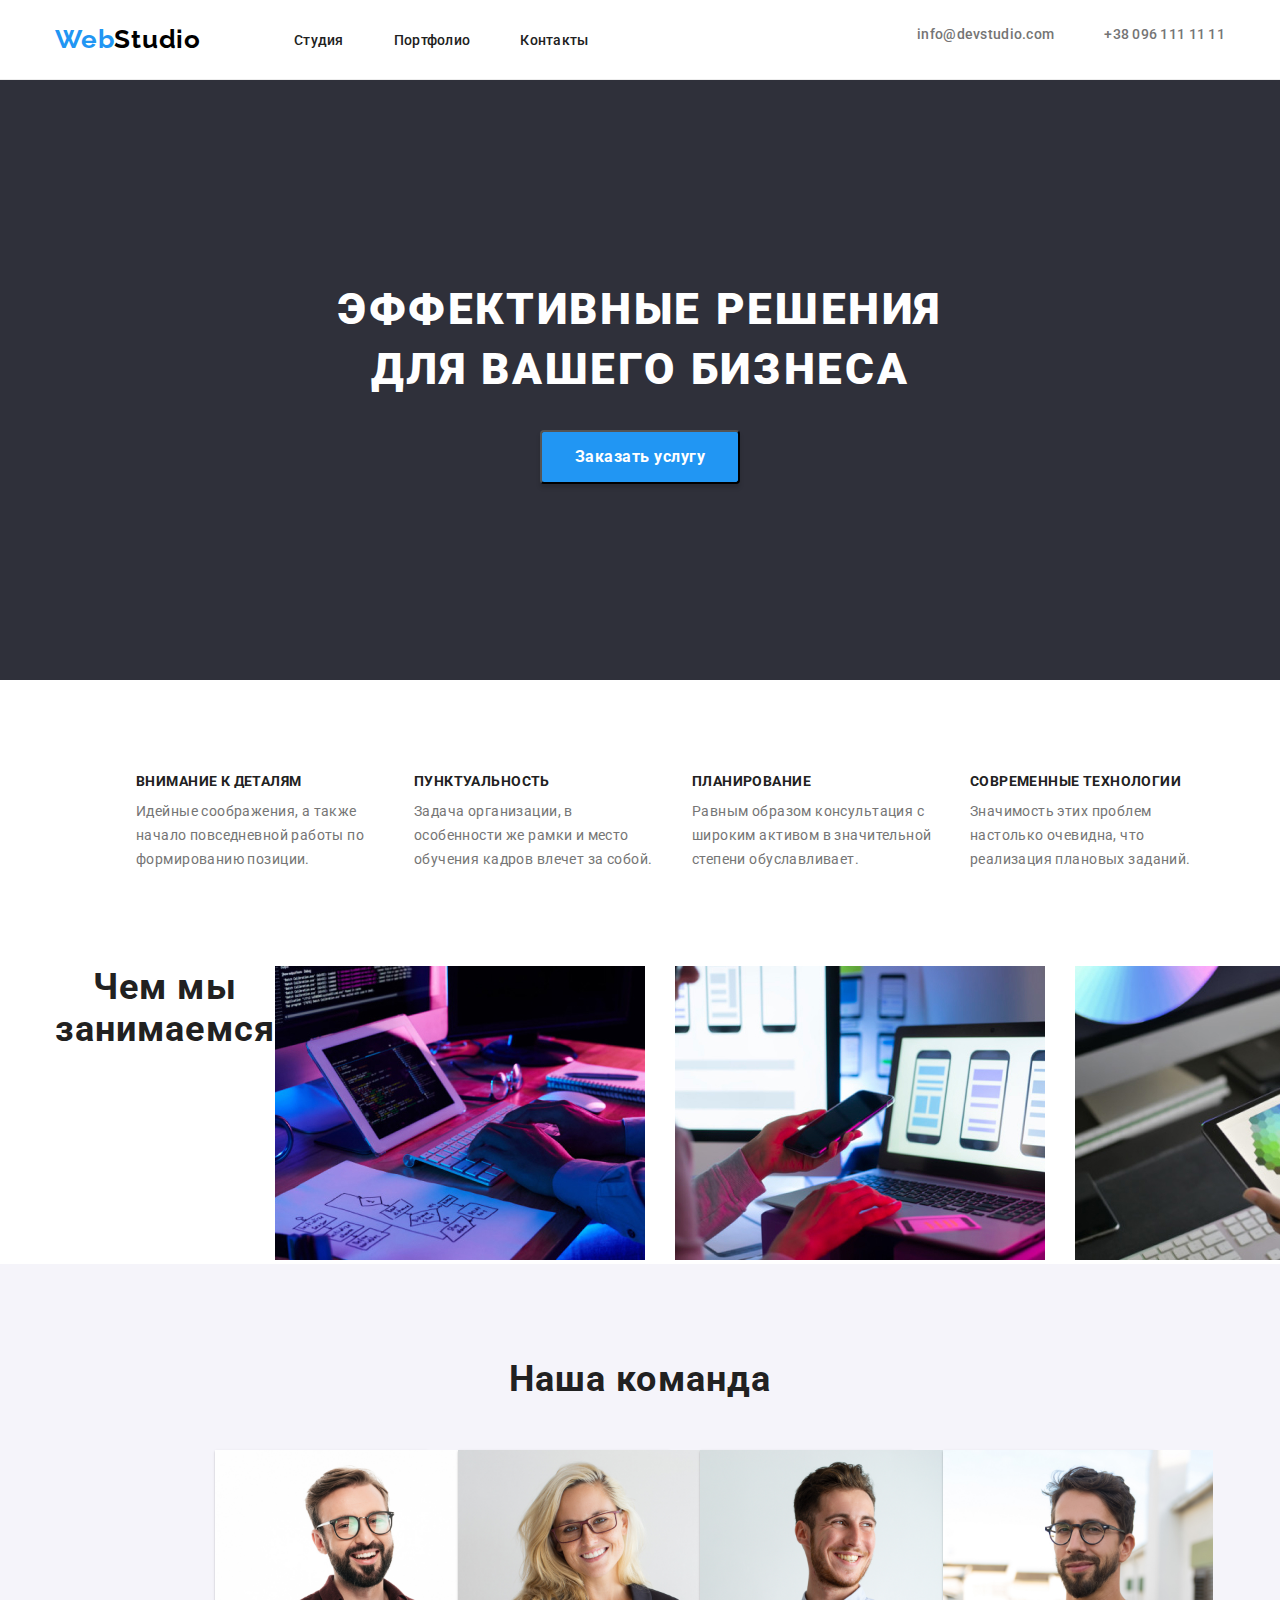
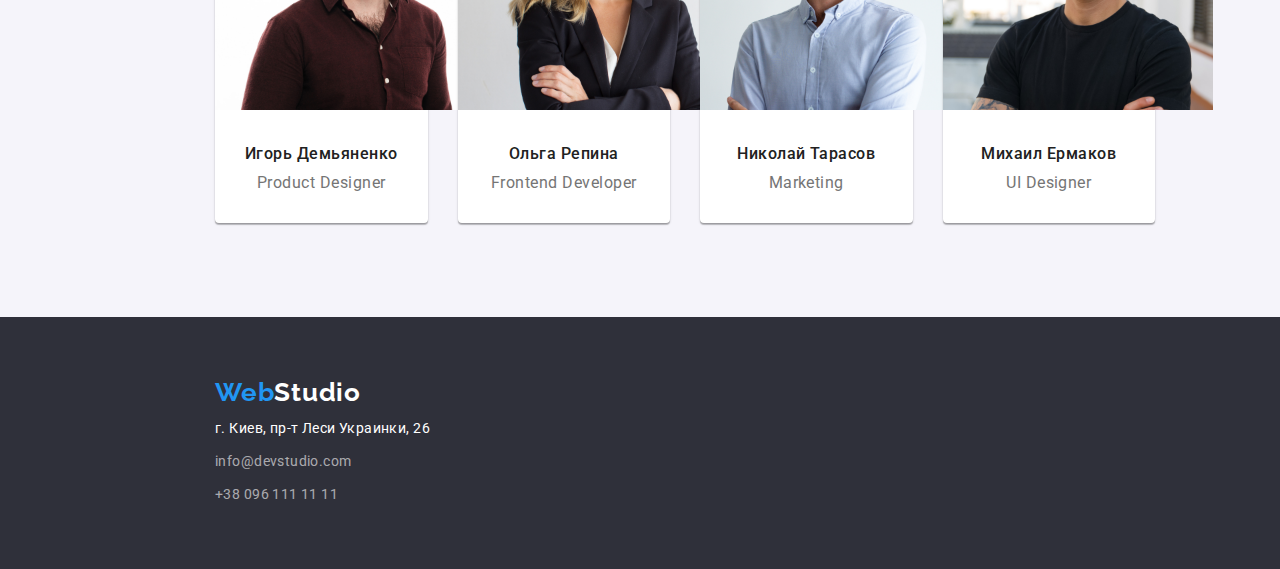
==== index.html @ 46d1dff2 "14/08" ====
<!DOCTYPE html>
<html lang="en">
<head>
    <meta charset="UTF-8">
    <meta http-equiv="X-UA-Compatible" content="IE=edge">
    <meta name="viewport" content="width=device-width, initial-scale=1.0">
    <title>Document</title>
    <link rel="stylesheet" href="https://cdnjs.cloudflare.com/ajax/libs/modern-normalize/1.1.0/modern-normalize.min.css">
    <link href="https://fonts.googleapis.com/css2?family=Raleway:wght@700&family=Roboto:wght@400;500;700;900&display=swap" rel="stylesheet">
    <link rel="stylesheet" href="./css/style.css" />
</head>
<body>
        <!-- Шапка сайта -->
        <header class="header">
           <div class="container list">
            <nav class="nav-section">
                <a href="./index.html" class="web">Web<span class="studio">Studio</span></a>
                <ul class="nav-section-list list">
                    <li class="nav-section-list-item"><a href="./index.html" class="header-list">Студия</a></li>
                    <li class="nav-section-list-item"><a href="./portfolio.html" class="header-list">Портфолио</a></li>
                    <li class="nav-section-list-item"><a href="" class="header-list">Контакты</a></li>
                </ul>
        </nav>
                        <ul class="header-contact list">
                    <li class="header-contact-item"><a href="mailto:info@devstudio.com" class="contact">info@devstudio.com</a></li>
                    <li class="header-contact-item"><a href="tel:+380961111111" class="contact">+38 096 111 11 11</a></li>
                </ul>   
    </div>
        </header>
        
        <main>
            <!-- Пусть будет Герой -->
            <section class="hero section list">
                <h1 class="hero-title list">Эффективные решения для вашего бизнеса</h1>
               <button type="button" class="hero-title-button list">Заказать услугу</button>
            </section>
        
            <!-- Преимущества -->
            <section class="advatn section container">
                <h2 class="rezerv list">Резерв</h2>
                <ul class="advant-main list">
                    <li class="advant-main-list list">
                        <h3 class="advatn-list list">Внимание к деталям</h3>
                        <p class="advatn-list-invent list">Идейные соображения, а также начало повседневной работы по формированию позиции. </p>
                    </li>
                    <li class="advant-main-list list">
                        <h3 class="advatn-list list">Пунктуальность</h3>
                        <p class="advatn-list-invent list">Задача организации, в особенности же рамки и место обучения кадров влечет за собой.</p>
                    </li>
                    <li class="advant-main-list list">
                        <h3 class="advatn-list list">Планирование</h3>
                        <p class="advatn-list-invent list">Равным образом консультация с широким активом в значительной степени обуславливает.</p>
                    </li>
                    <li class="advant-main-list list">
                        <h3 class="advatn-list list">Современные технологии</h3>
                        <p class="advatn-list-invent list">Значимость этих проблем настолько очевидна, что реализация плановых заданий.</p>
                    </li>
                </ul>
            </section>
        
            <!-- Наша работа -->
            <section class="our-work section list container">
                <h2 class="our-work-title list">Чем мы занимаемся</h2>
                <ul class="our-work-img list">
                    <li class="our-work-list">
                        <img src="./images/box 1.jpg" alt="Монитор, планшет, клавиатура, набор кода" width="370" />
                    </li>
                    <li class="our-work-list">
                        <img src="./images/box 2.jpg" alt="Монитор, ноут, смартфон, мобильные приложения" width="370" />
                    </li>
                    <li class="our-work-list">
                        <img src="./images/box 3.jpg" alt="Планшет" width="370" />
                    </li>
                </ul>
            </section>
        
            <!--Сотрудники-->

            <section class="our-team">
                <h2 class="our-team-title list">Наша команда</h2>
                <ul class="our-team-title-list list">
                    <li class="our-team-list list"> <img class="our-team-list-img" src="./images/igor.jpg" alt="Улыбающийся мужчина в очках с отбликами" width="270"> 
                        <h3 class="our-team-name list">Игорь Демьяненко</h3>
                        <p class="our-team-position list">Product Designer</p>    
                    </li>
                    <li class="our-team-list list"> <img class="our-team-list-img" src="./images/olga.jpg" alt="Улыбающаяся светловолосая женщина в очках" width="270">
                        <h3 class="our-team-name list">Ольга Репина</h3>
                        <p class="our-team-position list">Frontend Developer</p>
                    </li>
                    <li class="our-team-list list"> <img  class="our-team-list-img"src="./images/nikolay.jpg" alt="Улыбающийся мужчина в голубой рубашке" width="270"> 
                        <h3 class="our-team-name list">Николай Тарасов</h3>
                        <p class="our-team-position list">Marketing</p>
                    </li>
                    <li class="our-team-list list"> <img class="our-team-list-img" src="./images/miha.jpg" alt="Мужчина в очках" width="270"> 
                        <h3 class="our-team-name list">Михаил Ермаков</h3>
                        <p class="our-team-position list">UI Designer</p>
                    </li>
                </ul>
            </section>
        </main>
        <!-- Футер -->
        <footer class="footer list">
            <div class="footerlogo list"><a href="./index.html" span class="web list">Web<span class="footerstudio list">Studio</span></a></div>
            <address class="footeraddres">
                 <p class="address list">г. Киев, пр-т Леси Украинки, 26</p>
            <ul class="footeraddres-list list">
                <li class="footeraddres-list-item list"><a href="mailto:info@devstudio.com" class="footercontact list">info@devstudio.com</a></li>
                <li class="footeraddres-list-item list"><a href="tel:+380961111111" class="footercontact list">+38 096 111 11 11</a></li>
            </ul>
        </address>
        </footer>
</body>
</html>
---- css/style.css ----
:root {
  --text-color: #757575;
  --background-color: #fff;
}
html {
  box-sizing: border-box;
}
*,
*::before,
*::after {
  box-sizing: inherit;
}
a,
footer {
  text-decoration: none;
}
body {
  color: var(--text-color);
  background-color: var(--background-color);
  line-height: 1.2;
  font-family: Roboto, sans-serif;
  text-decoration: none;
}
h1,
h2,
h3,
h4,
h5,
h6 {
  color: #212121;
}

ul {
  list-style: none;
  display: flex;
}
.list {
  padding: 0;
  margin: 0;
  list-style: none;
}
.container {
  width: 1200px;
  margin: 0 auto;
  padding: 0px 15px;
  display: flex;
}
.section {
  padding-top: 94px;
  /* padding-bottom: 94px; */
}
.header {
  padding-top: 24px;
  padding-bottom: 24px;
  justify-content: space-between;
  border-bottom: 1px solid #ececec;
}
.nav-section {
  display: flex;

  align-items: center;
  /* height: 80px;
  padding-left: 215px;
  padding-right: 215px; */
}
.web {
  font-family: Raleway;
  font-weight: bold;
  font-size: 26px;
  line-height: 1.2;
  color: #2196f3;
  letter-spacing: 0.03em;
}
.studio {
  font-family: Raleway;
  font-weight: bold;
  font-size: 26px;
  color: black;
  letter-spacing: 0.03em;
  margin-right: 93px;
  /* padding-right: 93px; */
}
.nav-section-list li:not(:last-child),
.header-contact li:not(:last-child) {
  /* width: 294px;
  justify-content: space-between; */
  margin-right: 50px;
}
/* .nav-section-list:nth-last-child(-n + 1) {
  margin-right: 0;
} */

.nav-section-list-item {
  /* padding-right: 50px; */
}
/* .nav-section-list-item:nth-last-child(-n + 1) {
  padding-right: 0; */
/* } */
.header-list {
  color: #212121;
  font-weight: 500;
  font-size: 14px;
  line-height: 1.14;
  letter-spacing: 0.02em;
}
.header-list:hover,
.header-list:focus {
  color: #2196f3;
}
.contact:hover,
.contact:focus {
  color: #2196f3;
}
.header-contact {
  margin-left: auto;
}
/* .header-contact-item {
  margin-right: 50px;
} */
.header-contact-item:nth-last-child(-n + 1) {
  margin-right: 0;
}
.contact {
  font-weight: 500;
  font-size: 14px;
  line-height: 1.14;
  letter-spacing: 0.02em;
  color: #757575;
}
.hero {
  background-color: #2f303a;
  height: 600px;
  text-align: center;
  padding-top: 200px;
  padding-bottom: 200px;
}
.hero-title {
  /* padding: 200px 452px 0px 452px; */
  font-weight: 900;
  font-size: 44px;
  line-height: 1.36;
  letter-spacing: 0.06em;
  text-transform: uppercase;
  color: #fff;
  width: 696px;
  margin: 0px auto;
  margin-bottom: 30px;
}
.hero-title-button {
  /* margin-top: 30px; */
  font-weight: 700;
  font-size: 16px;
  line-height: 1.88;
  letter-spacing: 0.03em;
  color: #fff;
  background: #2196f3;
  cursor: pointer;
  padding: 10px 32px;
  min-width: 200px;
  margin: 0;
  border-radius: 4px;
  box-shadow: 0px 4px 4px rgba(0, 0, 0, 0.15);
}
.advatn {
}
.advant-main {
  /* padding: 94px 215px; */
}
.advant-main-list {
  padding-right: 30px;
  flex-wrap: wrap;
  width: calc(100% - 90px / 4);
}
.advant-main-list:nth-last-child(-n + 1) {
  padding-right: 0;
}
.rezerv {
  visibility: hidden;
}
.advatn-list {
  text-transform: uppercase;
  font-weight: bold;
  font-size: 14px;
  line-height: 1.14;
  letter-spacing: 0.03em;
  padding-bottom: 10px;
}
.advatn-list-invent {
  font-size: 14px;
  line-height: 1.71;
  letter-spacing: 0.03em;
}
.our-work {
  /* padding: 0px 215px 94px 215px; */
}
.our-work-title {
  font-weight: bold;
  font-size: 36px;
  line-height: 1.17;
  letter-spacing: 0.03em;
  text-align: center;
  padding-bottom: 50px;
  flex-direction: row;
}
.our-work-img {
  display: flex;
}
.our-work-list {
  padding-right: 30px;
}
.our-work-list:nth-last-child(-n + 1) {
  padding-right: 0;
}
.our-team {
  background: #f5f4fa;
}
.our-team-title {
  text-align: center;
  font-weight: bold;
  font-size: 36px;
  line-height: 1.17;
  letter-spacing: 0.03em;
  padding-top: 94px;
  padding-bottom: 50px;
}
.our-team-title-list {
  flex-direction: row;
  padding-left: 215px;
  padding-right: 215px;
  padding-bottom: 94px;
  text-align: center;
}
.our-team-list {
  justify-content: center;
  background: #fff;
  width: calc(100% / 4);
  margin-right: 30px;
  box-shadow: 0px 1px 3px rgba(0, 0, 0, 0.12), 0px 1px 1px rgba(0, 0, 0, 0.14),
    0px 2px 1px rgba(0, 0, 0, 0.2);
  border-radius: 0px 0px 4px 4px;
}
.our-team-list:nth-last-child(-n + 1) {
  margin-right: 0;
}
.our-team-list-img {
  padding-bottom: 30px;
}
.our-team-name {
  font-weight: 500;
  font-size: 16px;
  line-height: 1.19;
  letter-spacing: 0.03em;
  padding-bottom: 10px;
  color: #212121;
}
.our-team-position {
  font-size: 16px;
  line-height: 1.19;
  letter-spacing: 0.03em;
  padding-bottom: 30px;
}
.footer {
  background: #2f303a;
  height: 252px;
}
.footerlogo {
  padding-top: 60px;
  padding-left: 215px;
  margin-bottom: 9px;
}
.footerstudio {
  font-family: Raleway;
  font-weight: bold;
  font-size: 26px;
  line-height: 1.2em;
  color: #fff;
  letter-spacing: 0.03em;
}
.footeraddres {
  font-style: normal;
  font-size: 14px;
  line-height: 1.71;
  letter-spacing: 0.03em;
  color: #fff;

  padding-left: 215px;
}
.address {
  padding-bottom: 9px;
}
.footeraddres-list {
  display: inline;
}
.footercontact {
  font-size: 14px;
  line-height: 1.71;
  letter-spacing: 0.03em;
  color: rgba(255, 255, 255, 0.6);
}
.footeraddres-list-item {
  margin-bottom: 9px;
}
.footeraddres-list-item:nth-last-child(-n + 1) {
  margin-bottom: 0;
}
.footercontact:hover,
.footercontact:focus {
  color: #2196f3;
}
.main-conteiner {
  width: 1170px;
  justify-content: center;
  list-style: none;
  margin-left: 215px;
  margin-right: 215px;
}
.portfolio-filter {
  flex-direction: row;
  justify-content: center;
  padding-top: 94px;
  padding-bottom: 34px;
}
.portfolio-button {
  font-family: Roboto, sans-serif;
  font-weight: 500;
  font-size: 16px;
  line-height: 1.63;
  letter-spacing: 0.03em;
  background-color: #f5f4fa;
  cursor: pointer;
  border-radius: 4px;
}
.button-item {
  flex-direction: row;
  justify-content: center;
  margin-right: 8px;
}
.button-item:nth-last-child(-n + 1) {
  margin-right: 0;
}
.portfolio-button:hover,
.portfolio-button:focus {
  color: #fff;
  background-color: #2196f3;
}
.portfolio-list {
  display: flex;
  flex-wrap: wrap;
  text-decoration: none;
  list-style: none;
  padding-bottom: 94px;
}
.portfolio-item {
  display: flex;
  flex-direction: inherit;
  margin-right: 30px;
  margin-bottom: 30px;
  width: 370px;
}
.portfolio-item:nth-child(3n) {
  margin-right: 0;
}
.portfolio-item:nth-last-child(-n + 3) {
  margin-bottom: 0;
}
.portfolio-item-img {
  display: block;
  width: 370;
}
.portfolio-list-name {
  font-weight: bold;
  font-size: 18px;
  line-height: 2;
  letter-spacing: 0.06em;
  padding: 20px 24px 4px 24px;
}
.portfolio-list-item {
  color: #757575;
  font-size: 16px;
  line-height: 1.87;
  letter-spacing: 0.03em;
  padding-bottom: 20px;
  padding-left: 24px;
  padding-right: 24px;
}
.border {
  border-bottom: 1px solid #eeeeee;
  border-left: 1px solid #eeeeee;
  border-right: 1px solid #eeeeee;
}
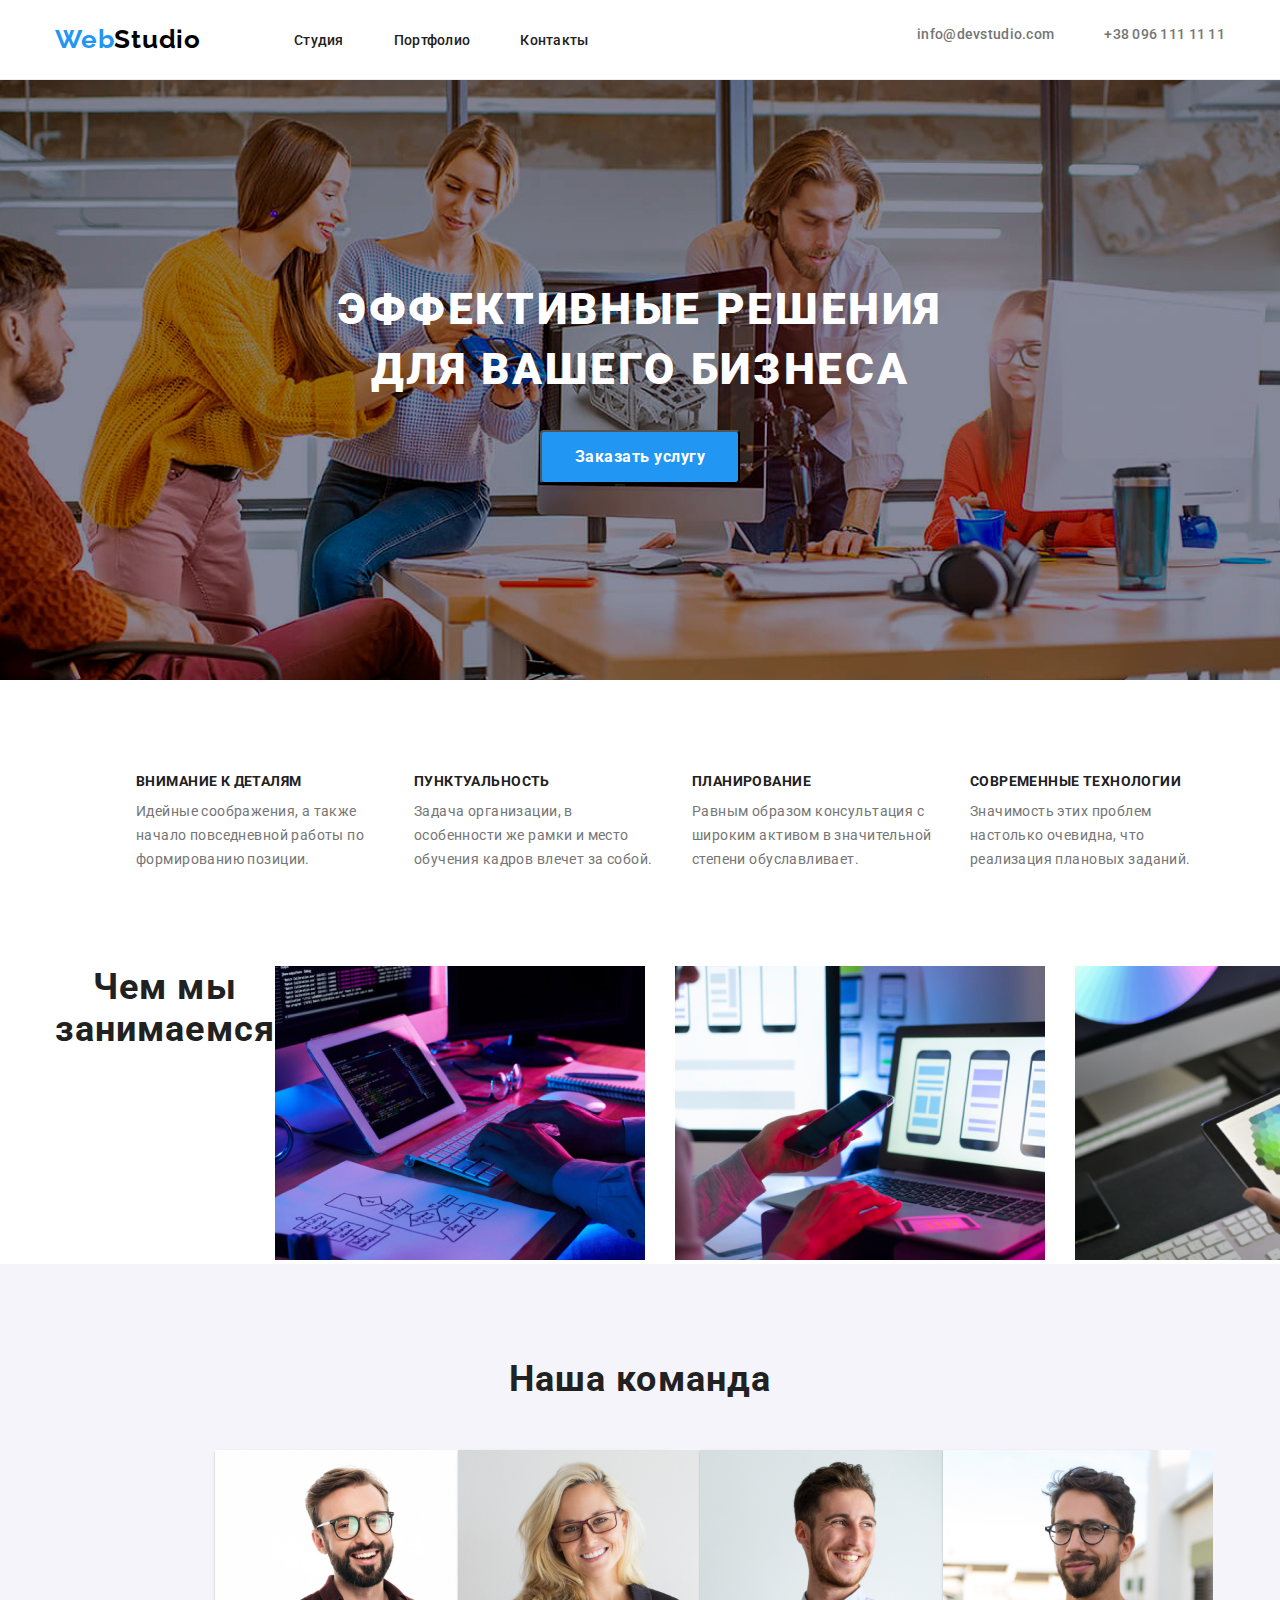
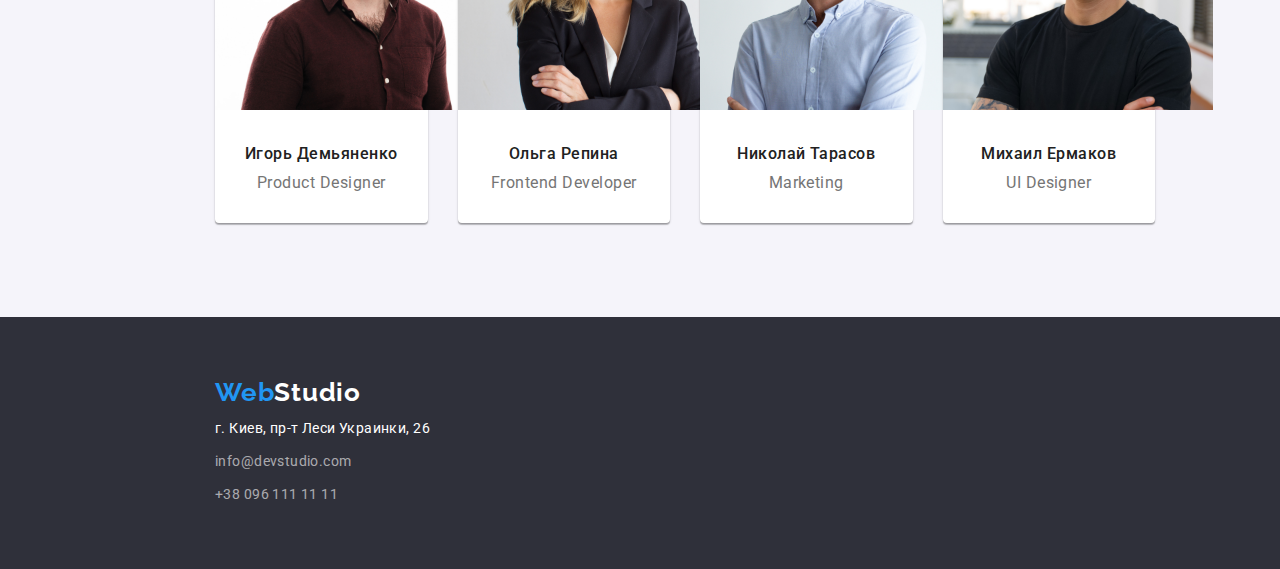
==== commit f2d46893: "1508" ====
--- a/index.html
+++ b/index.html
@@ -30,7 +30,7 @@
         
         <main>
             <!-- Пусть будет Герой -->
-            <section class="hero section list">
+            <section class="hero list">
                 <h1 class="hero-title list">Эффективные решения для вашего бизнеса</h1>
                <button type="button" class="hero-title-button list">Заказать услугу</button>
             </section>
--- a/css/style.css
+++ b/css/style.css
@@ -128,11 +128,14 @@
   color: #757575;
 }
 .hero {
-  background-color: #2f303a;
+  /* background-color: #2f303a; */
   height: 600px;
   text-align: center;
   padding-top: 200px;
   padding-bottom: 200px;
+  background-image: url(../images/fon.jpg);
+  background-repeat: no-repeat;
+  background-position: center;
 }
 .hero-title {
   /* padding: 200px 452px 0px 452px; */
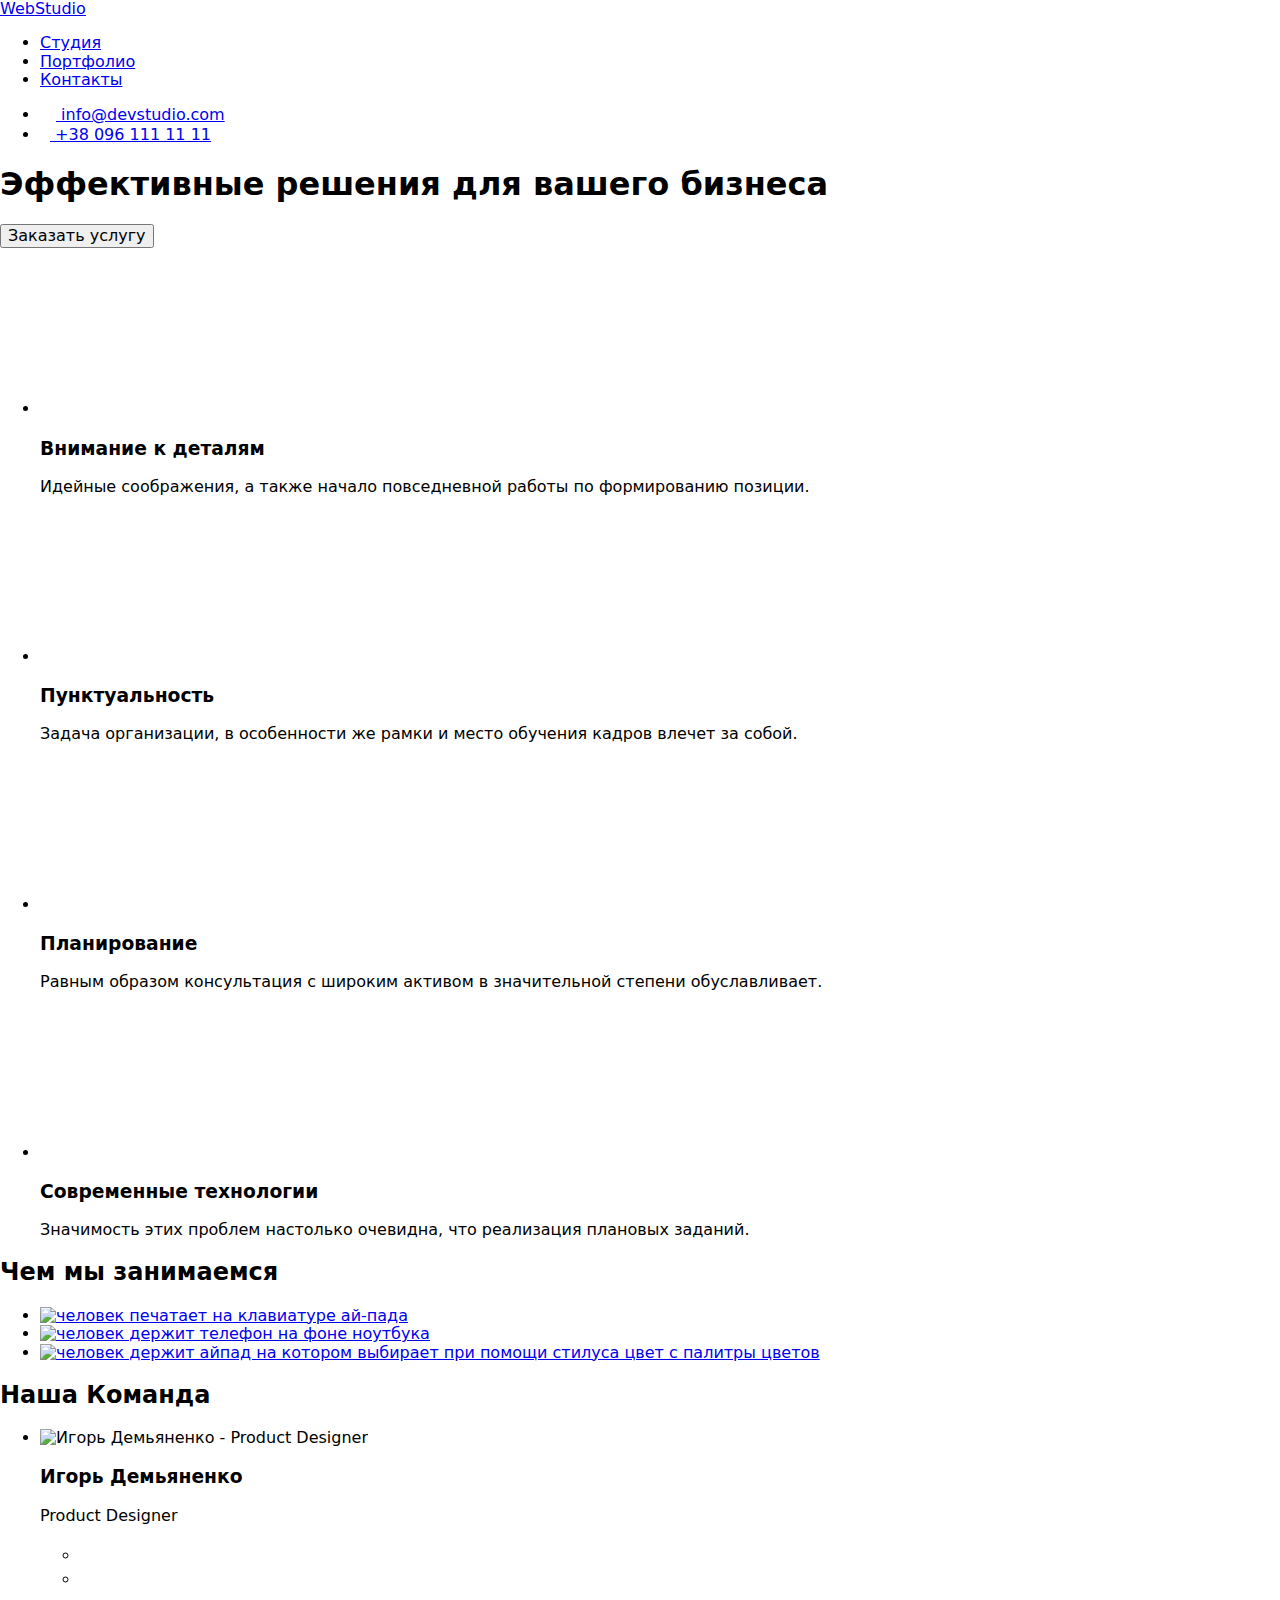
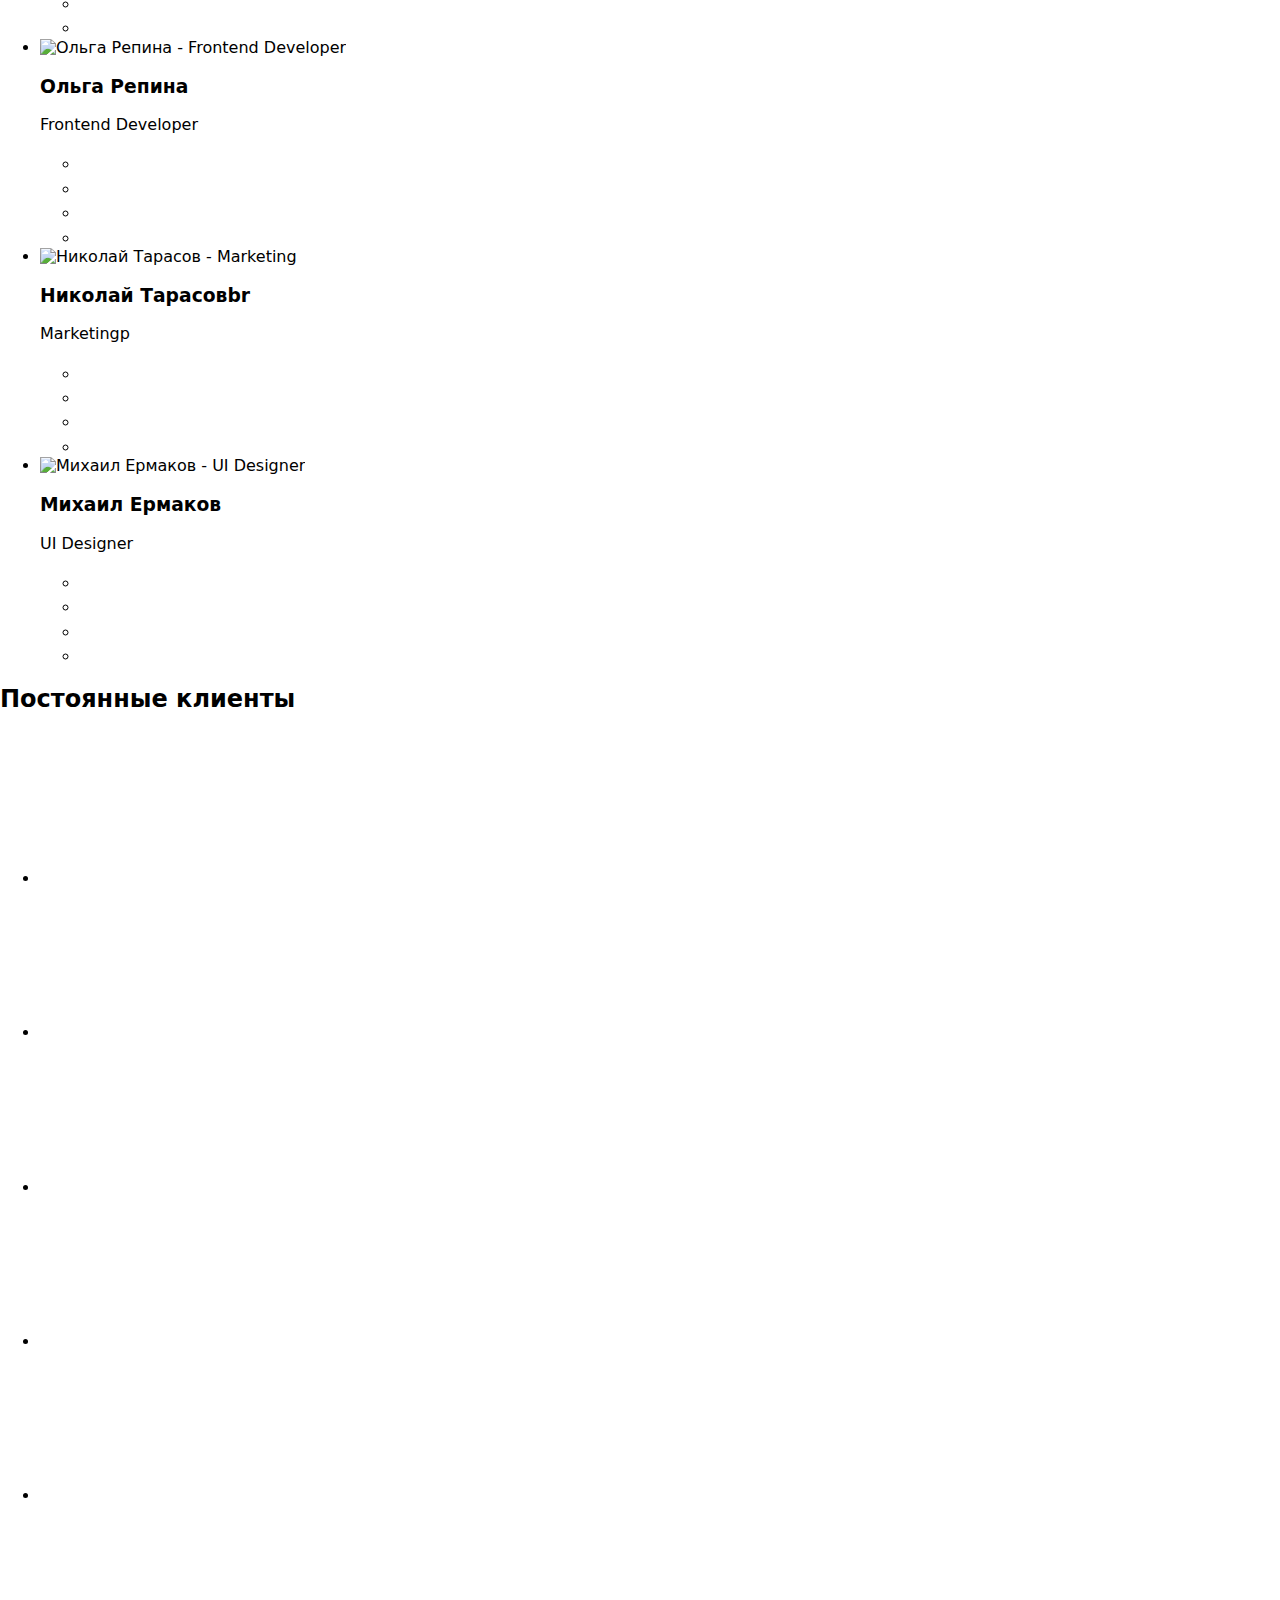
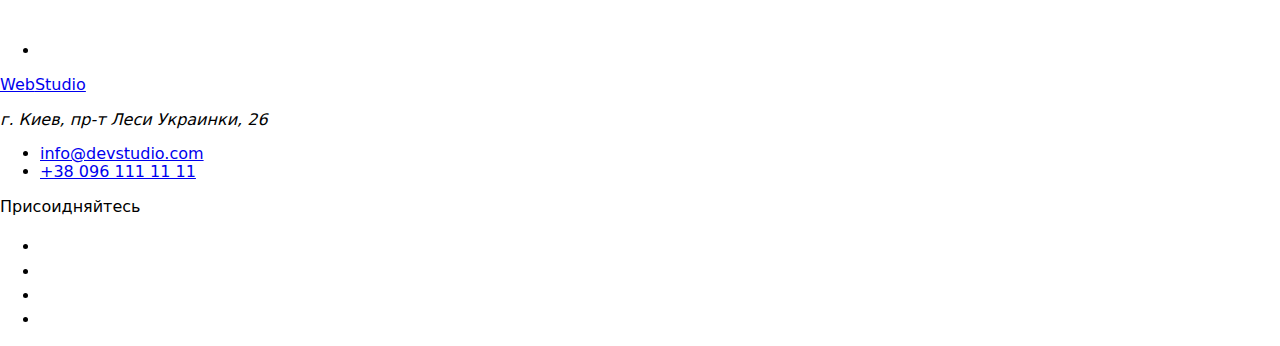
==== commit aac40a61: "practice" ====
--- a/index.html
+++ b/index.html
@@ -1,113 +1,433 @@
 <!DOCTYPE html>
-<html lang="en">
+<html lang="ru">
+
 <head>
-    <meta charset="UTF-8">
-    <meta http-equiv="X-UA-Compatible" content="IE=edge">
-    <meta name="viewport" content="width=device-width, initial-scale=1.0">
-    <title>Document</title>
-    <link rel="stylesheet" href="https://cdnjs.cloudflare.com/ajax/libs/modern-normalize/1.1.0/modern-normalize.min.css">
-    <link href="https://fonts.googleapis.com/css2?family=Raleway:wght@700&family=Roboto:wght@400;500;700;900&display=swap" rel="stylesheet">
-    <link rel="stylesheet" href="./css/style.css" />
+    <meta charset="UTF-8" />
+    <meta http-equiv="X-UA-Compatible" content="IE=edge" />
+    <meta name="viewport" content="width=device-width, initial-scale=1.0" />
+    <title>WebStudio - Главная страница</title>
+    <link rel="preconnect" href="https://fonts.googleapis.com" />
+    <link rel="preconnect" href="https://fonts.gstatic.com" crossorigin />
+    <link
+        href="https://fonts.googleapis.com/css2?family=Raleway:wght@700&family=Roboto:wght@400;500;700;900&display=swap"
+        rel="stylesheet" />
+    <link rel="stylesheet"
+        href="https://cdnjs.cloudflare.com/ajax/libs/modern-normalize/1.1.0/modern-normalize.min.css" />
+    <link rel="stylesheet" href="./CSS/style.css" />
 </head>
+
 <body>
-        <!-- Шапка сайта -->
-        <header class="header">
-           <div class="container list">
-            <nav class="nav-section">
-                <a href="./index.html" class="web">Web<span class="studio">Studio</span></a>
-                <ul class="nav-section-list list">
-                    <li class="nav-section-list-item"><a href="./index.html" class="header-list">Студия</a></li>
-                    <li class="nav-section-list-item"><a href="./portfolio.html" class="header-list">Портфолио</a></li>
-                    <li class="nav-section-list-item"><a href="" class="header-list">Контакты</a></li>
-                </ul>
-        </nav>
-                        <ul class="header-contact list">
-                    <li class="header-contact-item"><a href="mailto:info@devstudio.com" class="contact">info@devstudio.com</a></li>
-                    <li class="header-contact-item"><a href="tel:+380961111111" class="contact">+38 096 111 11 11</a></li>
-                </ul>   
-    </div>
-        </header>
-        
-        <main>
-            <!-- Пусть будет Герой -->
-            <section class="hero list">
-                <h1 class="hero-title list">Эффективные решения для вашего бизнеса</h1>
-               <button type="button" class="hero-title-button list">Заказать услугу</button>
-            </section>
-        
-            <!-- Преимущества -->
-            <section class="advatn section container">
-                <h2 class="rezerv list">Резерв</h2>
-                <ul class="advant-main list">
-                    <li class="advant-main-list list">
-                        <h3 class="advatn-list list">Внимание к деталям</h3>
-                        <p class="advatn-list-invent list">Идейные соображения, а также начало повседневной работы по формированию позиции. </p>
-                    </li>
-                    <li class="advant-main-list list">
-                        <h3 class="advatn-list list">Пунктуальность</h3>
-                        <p class="advatn-list-invent list">Задача организации, в особенности же рамки и место обучения кадров влечет за собой.</p>
-                    </li>
-                    <li class="advant-main-list list">
-                        <h3 class="advatn-list list">Планирование</h3>
-                        <p class="advatn-list-invent list">Равным образом консультация с широким активом в значительной степени обуславливает.</p>
-                    </li>
-                    <li class="advant-main-list list">
-                        <h3 class="advatn-list list">Современные технологии</h3>
-                        <p class="advatn-list-invent list">Значимость этих проблем настолько очевидна, что реализация плановых заданий.</p>
-                    </li>
-                </ul>
-            </section>
-        
-            <!-- Наша работа -->
-            <section class="our-work section list container">
-                <h2 class="our-work-title list">Чем мы занимаемся</h2>
-                <ul class="our-work-img list">
-                    <li class="our-work-list">
-                        <img src="./images/box 1.jpg" alt="Монитор, планшет, клавиатура, набор кода" width="370" />
-                    </li>
-                    <li class="our-work-list">
-                        <img src="./images/box 2.jpg" alt="Монитор, ноут, смартфон, мобильные приложения" width="370" />
-                    </li>
-                    <li class="our-work-list">
-                        <img src="./images/box 3.jpg" alt="Планшет" width="370" />
-                    </li>
-                </ul>
-            </section>
-        
-            <!--Сотрудники-->
-
-            <section class="our-team">
-                <h2 class="our-team-title list">Наша команда</h2>
-                <ul class="our-team-title-list list">
-                    <li class="our-team-list list"> <img class="our-team-list-img" src="./images/igor.jpg" alt="Улыбающийся мужчина в очках с отбликами" width="270"> 
-                        <h3 class="our-team-name list">Игорь Демьяненко</h3>
-                        <p class="our-team-position list">Product Designer</p>    
-                    </li>
-                    <li class="our-team-list list"> <img class="our-team-list-img" src="./images/olga.jpg" alt="Улыбающаяся светловолосая женщина в очках" width="270">
-                        <h3 class="our-team-name list">Ольга Репина</h3>
-                        <p class="our-team-position list">Frontend Developer</p>
-                    </li>
-                    <li class="our-team-list list"> <img  class="our-team-list-img"src="./images/nikolay.jpg" alt="Улыбающийся мужчина в голубой рубашке" width="270"> 
-                        <h3 class="our-team-name list">Николай Тарасов</h3>
-                        <p class="our-team-position list">Marketing</p>
-                    </li>
-                    <li class="our-team-list list"> <img class="our-team-list-img" src="./images/miha.jpg" alt="Мужчина в очках" width="270"> 
-                        <h3 class="our-team-name list">Михаил Ермаков</h3>
-                        <p class="our-team-position list">UI Designer</p>
-                    </li>
-                </ul>
-            </section>
-        </main>
-        <!-- Футер -->
-        <footer class="footer list">
-            <div class="footerlogo list"><a href="./index.html" span class="web list">Web<span class="footerstudio list">Studio</span></a></div>
-            <address class="footeraddres">
-                 <p class="address list">г. Киев, пр-т Леси Украинки, 26</p>
-            <ul class="footeraddres-list list">
-                <li class="footeraddres-list-item list"><a href="mailto:info@devstudio.com" class="footercontact list">info@devstudio.com</a></li>
-                <li class="footeraddres-list-item list"><a href="tel:+380961111111" class="footercontact list">+38 096 111 11 11</a></li>
+    <!-- Header -->
+    <header class="page-header">
+        <div class="main-nav container">
+            <a href="index.html" class="logo">
+                <span class="logo-accent">Web</span>Studio
+            </a>
+            <!-- Navigation bar -->
+            <nav>
+                <ul class="site-nav list">
+                    <li class="item">
+                        <a class="link current" href="./index.html">Студия</a>
+                    </li>
+                    <li class="item">
+                        <a class="link" href="portfolio.html">Портфолио</a>
+                    </li>
+                    <li class="item"><a class="link" href="#">Контакты</a></li>
+                </ul>
+            </nav>
+
+            <!-- Contacts -->
+            <ul class="contact list">
+                <li class="item">
+                    <a class="contact-item header" href="mailto:info@devstudio.com">
+                        <svg class="contact-icon" width="16" height="12">
+                            <use href="./images/symbol-defs.svg#envelope"></use>
+                        </svg>
+                        info@devstudio.com</a>
+                </li>
+                <li class="item">
+                    <a class="contact-item header" href="tel:+380961111111">
+                        <svg class="contact-icon" width="10" height="16">
+                            <use href="./images/symbol-defs.svg#smartphone"></use>
+                        </svg>
+                        +38 096 111 11 11</a>
+                </li>
             </ul>
-        </address>
-        </footer>
+        </div>
+    </header>
+
+    <!-- Main Content -->
+    <main>
+        <!-- Main board -->
+        <section class="main-board">
+            <div class="main-section">
+                <h1 class="main-board-text">
+                    Эффективные решения для вашего бизнеса
+                </h1>
+                <button class="primery-button" type="button">Заказать услугу</button>
+            </div>
+        </section>
+
+        <!-- Features -->
+        <section class="features section">
+            <div class="container">
+                <h2 style="display: none">Преимущества</h2>
+                <ul class="features-list list">
+                    <li class="item">
+                        <div class="features-icon-bg">
+                            <svg class="features-icon">
+                                <use href="./images/symbol-defs.svg#antenna"></use>
+                            </svg>
+                        </div>
+                        <h3 class="features-tittle">Внимание к деталям</h3>
+                        <p>
+                            Идейные соображения, а также начало повседневной работы по
+                            формированию позиции.
+                        </p>
+                    </li>
+                    <li class="item">
+                        <div class="features-icon-bg">
+                            <svg class="features-icon">
+                                <use href="./images/symbol-defs.svg#clock"></use>
+                            </svg>
+                        </div>
+                        <h3 class="features-tittle">Пунктуальность</h3>
+                        <p>
+                            Задача организации, в особенности же рамки и место обучения
+                            кадров влечет за собой.
+                        </p>
+                    </li>
+                    <li class="item">
+                        <div class="features-icon-bg">
+                            <svg class="features-icon">
+                                <use href="./images/symbol-defs.svg#diagram"></use>
+                            </svg>
+                        </div>
+                        <h3 class="features-tittle">Планирование</h3>
+                        <p>
+                            Равным образом консультация с широким активом в значительной
+                            степени обуславливает.
+                        </p>
+                    </li>
+                    <li class="item">
+                        <div class="features-icon-bg">
+                            <svg class="features-icon">
+                                <use href="./images/symbol-defs.svg#astronaut"></use>
+                            </svg>
+                        </div>
+                        <h3 class="features-tittle">Современные технологии</h3>
+                        <p>
+                            Значимость этих проблем настолько очевидна, что реализация
+                            плановых заданий.
+                        </p>
+                    </li>
+                </ul>
+            </div>
+        </section>
+
+        <!-- About-us section -->
+        <section class="about-us section">
+            <div class="container">
+                <h2 class="about-us-tittle">Чем мы занимаемся</h2>
+                <ul class="about-us-list list">
+                    <li class="item">
+                        <a href="#"><img src="images/man-tipping-on-ipad.jpg"
+                                alt="человек печатает на клавиатуре ай-пада" width="370" height="294"
+                                class="about-us-img" /></a>
+                    </li>
+                    <li class="item">
+                        <a href="#"><img src="images/lapto-and-phone.jpg" alt="человек держит телефон на фоне ноутбука"
+                                width="370" height="294" class="about-us-img" /></a>
+                    </li>
+                    <li class="item">
+                        <a href="#"><img src="images/hand-holding-ipad.jpg"
+                                alt="человек держит айпад на котором выбирает при помощи стилуса цвет с палитры цветов"
+                                width="370" height="294" class="about-us-img" /></a>
+                    </li>
+                </ul>
+            </div>
+        </section>
+
+        <!-- Our team section -->
+        <section class="team section">
+            <div class="container">
+                <h2 class="team-tittle">Наша Команда</h2>
+                <ul class="team-list list">
+                    <li class="item">
+                        <img src="images/product-desinger-igor-demianko.jpg" alt="Игорь Демьяненко - Product Designer"
+                            width="270" height="260" class="team-img" />
+                        <div class="item-descr">
+                            <h3>Игорь Демьяненко</h3>
+                            <p>Product Designer</p>
+                            <!-- Social links -->
+                            <div class="team-social-link">
+                                <ul class="links-list list">
+                                    <li class="link-item">
+                                        <a href="#" class="link">
+                                            <svg class="link-icon" width="20" height="20">
+                                                <use href="./images/symbol-defs.svg#instagram"></use>
+                                            </svg>
+                                        </a>
+                                    </li>
+                                    <li class="link-item">
+                                        <a href="#" class="link">
+                                            <svg class="link-icon" width="20" height="20">
+                                                <use href="./images/symbol-defs.svg#twiter"></use>
+                                            </svg>
+                                        </a>
+                                    </li>
+                                    <li class="link-item">
+                                        <a href="#" class="link">
+                                            <svg class="link-icon" width="20" height="20">
+                                                <use href="./images/symbol-defs.svg#facebook"></use>
+                                            </svg>
+                                        </a>
+                                    </li>
+                                    <li class="link-item">
+                                        <a href="#" class="link">
+                                            <svg class="link-icon" width="20" height="20">
+                                                <use href="./images/symbol-defs.svg#linkedin"></use>
+                                            </svg>
+                                        </a>
+                                    </li>
+                                </ul>
+                            </div>
+                        </div>
+                    </li>
+                    <li class="item">
+                        <img src="images/fronedn-developer-olga-repina.jpg" alt="Ольга Репина - Frontend Developer"
+                            width="270" height="260" class="team-img" />
+                        <div class="item-descr">
+                            <h3>Ольга Репина</h3>
+                            <p>Frontend Developer</p>
+                            <!-- Social links -->
+                            <div class="team-social-link">
+                                <ul class="links-list list">
+                                    <li class="link-item">
+                                        <a href="#" class="link">
+                                            <svg class="link-icon" width="20" height="20">
+                                                <use href="./images/symbol-defs.svg#instagram"></use>
+                                            </svg>
+                                        </a>
+                                    </li>
+                                    <li class="link-item">
+                                        <a href="#" class="link">
+                                            <svg class="link-icon" width="20" height="20">
+                                                <use href="./images/symbol-defs.svg#twiter"></use>
+                                            </svg>
+                                        </a>
+                                    </li>
+                                    <li class="link-item">
+                                        <a href="#" class="link">
+                                            <svg class="link-icon" width="20" height="20">
+                                                <use href="./images/symbol-defs.svg#facebook"></use>
+                                            </svg>
+                                        </a>
+                                    </li>
+                                    <li class="link-item">
+                                        <a href="#" class="link">
+                                            <svg class="link-icon" width="20" height="20">
+                                                <use href="./images/symbol-defs.svg#linkedin"></use>
+                                            </svg>
+                                        </a>
+                                    </li>
+                                </ul>
+                            </div>
+                        </div>
+                    </li>
+                    <li class="item">
+                        <img src="images/marketing-nikolai-tarasov.jpg" alt="Николай Тарасов - Marketing" width="270"
+                            height="260" class="team-img" />
+                        <div class="item-descr">
+                            <h3>Николай Тарасовbr</h3>
+                            <p>Marketingp</p>
+                            <!-- Social links -->
+                            <div class="team-social-link">
+                                <ul class="links-list list">
+                                    <li class="link-item">
+                                        <a href="#" class="link">
+                                            <svg class="link-icon" width="20" height="20">
+                                                <use href="./images/symbol-defs.svg#instagram"></use>
+                                            </svg>
+                                        </a>
+                                    </li>
+                                    <li class="link-item">
+                                        <a href="#" class="link">
+                                            <svg class="link-icon" width="20" height="20">
+                                                <use href="./images/symbol-defs.svg#twiter"></use>
+                                            </svg>
+                                        </a>
+                                    </li>
+                                    <li class="link-item">
+                                        <a href="#" class="link">
+                                            <svg class="link-icon" width="20" height="20">
+                                                <use href="./images/symbol-defs.svg#facebook"></use>
+                                            </svg>
+                                        </a>
+                                    </li>
+                                    <li class="link-item">
+                                        <a href="#" class="link">
+                                            <svg class="link-icon" width="20" height="20">
+                                                <use href="./images/symbol-defs.svg#linkedin"></use>
+                                            </svg>
+                                        </a>
+                                    </li>
+                                </ul>
+                            </div>
+                        </div>
+                    </li>
+                    <li class="item">
+                        <img src="images/ui-designer-mikhail-ermakov.jpg" alt="Михаил Ермаков - UI Designer" width="270"
+                            height="260" class="team-img" />
+                        <div class="item-descr">
+                            <h3>Михаил Ермаков</h3>
+                            <p>UI Designer</p>
+                            <!-- Social links -->
+                            <div class="team-social-link">
+                                <ul class="links-list list">
+                                    <li class="link-item">
+                                        <a href="#" class="link">
+                                            <svg class="link-icon" width="20" height="20">
+                                                <use href="./images/symbol-defs.svg#instagram"></use>
+                                            </svg>
+                                        </a>
+                                    </li>
+                                    <li class="link-item">
+                                        <a href="#" class="link">
+                                            <svg class="link-icon" width="20" height="20">
+                                                <use href="./images/symbol-defs.svg#twiter"></use>
+                                            </svg>
+                                        </a>
+                                    </li>
+                                    <li class="link-item">
+                                        <a href="#" class="link">
+                                            <svg class="link-icon" width="20" height="20">
+                                                <use href="./images/symbol-defs.svg#facebook"></use>
+                                            </svg>
+                                        </a>
+                                    </li>
+                                    <li class="link-item">
+                                        <a href="#" class="link">
+                                            <svg class="link-icon" width="20" height="20">
+                                                <use href="./images/symbol-defs.svg#linkedin"></use>
+                                            </svg>
+                                        </a>
+                                    </li>
+                                </ul>
+                            </div>
+                        </div>
+                    </li>
+                </ul>
+            </div>
+        </section>
+    </main>
+
+    <!-- Regular customers -->
+    <section class="customers section">
+        <div class="container">
+            <h2 class="team-tittle">Постоянные клиенты</h2>
+            <ul class="customers-list list">
+                <li class="customers-item">
+                    <a href="#" class="customers-link">
+                        <svg class="company">
+                            <use href="./images/symbol-defs.svg#company-1"></use>
+                        </svg>
+                    </a>
+                </li>
+                <li class="customers-item">
+                    <a href="#" class="customers-link">
+                        <svg class="company">
+                            <use href="./images/symbol-defs.svg#company-2"></use>
+                        </svg>
+                    </a>
+                </li>
+                <li class="customers-item">
+                    <a href="#" class="customers-link">
+                        <svg class="company">
+                            <use href="./images/symbol-defs.svg#company-3"></use>
+                        </svg>
+                    </a>
+                </li>
+                <li class="customers-item">
+                    <a href="#" class="customers-link">
+                        <svg class="company">
+                            <use href="./images/symbol-defs.svg#company-4"></use>
+                        </svg>
+                    </a>
+                </li>
+                <li class="customers-item">
+                    <a href="#" class="customers-link">
+                        <svg class="company">
+                            <use href="./images/symbol-defs.svg#company-5"></use>
+                        </svg>
+                    </a>
+                </li>
+                <li class="customers-item">
+                    <a href="#" class="customers-link">
+                        <svg class="company">
+                            <use href="./images/symbol-defs.svg#company-6"></use>
+                        </svg>
+                    </a>
+                </li>
+            </ul>
+        </div>
+    </section>
+
+    <!-- Footer -->
+    <footer class="footer section">
+        <div class="footer-container">
+            <div class="footer-contact-box">
+                <a href="index.html" class="logo"><span class="logo-accent">Web</span>Studio
+                </a>
+                <address class="footer-adress">
+                    <p>г. Киев, пр-т Леси Украинки, 26</p>
+                </address>
+                <ul class="footer-contact contact list">
+                    <li class="footer-list-contact">
+                        <a class="contact-item" href="mailto:info@devstudio.com">info@devstudio.com
+                        </a>
+                    </li>
+                    <li class="footer-list-contact">
+                        <a class="contact-item" href="tel:+380961111111">+38 096 111 11 11</a>
+                    </li>
+                </ul>
+            </div>
+            <!-- Social links -->
+            <div class="footer-social">
+                <p class="footer-social-tittle">Присоидняйтесь</p>
+                <ul class="footer-list list">
+                    <li class="footer-social-item">
+                        <a href="#" class="footer-link">
+                            <svg class="footer-social-icon" width="20" height="20">
+                                <use href="./images/symbol-defs.svg#instagram"></use>
+                            </svg>
+                        </a>
+                    </li>
+                    <li class="footer-social-item">
+                        <a href="#" class="footer-link">
+                            <svg class="footer-social-icon" width="20" height="20">
+                                <use href="./images/symbol-defs.svg#twiter"></use>
+                            </svg>
+                        </a>
+                    </li>
+                    <li class="footer-social-item">
+                        <a href="#" class="footer-link">
+                            <svg class="footer-social-icon" width="20" height="20">
+                                <use href="./images/symbol-defs.svg#facebook"></use>
+                            </svg>
+                        </a>
+                    </li>
+                    <li class="footer-social-item">
+                        <a href="#" class="footer-link">
+                            <svg class="footer-social-icon" width="20" height="20">
+                                <use href="./images/symbol-defs.svg#linkedin"></use>
+                            </svg>
+                        </a>
+                    </li>
+                </ul>
+            </div>
+        </div>
+    </footer>
 </body>
-</html>
+
+</html>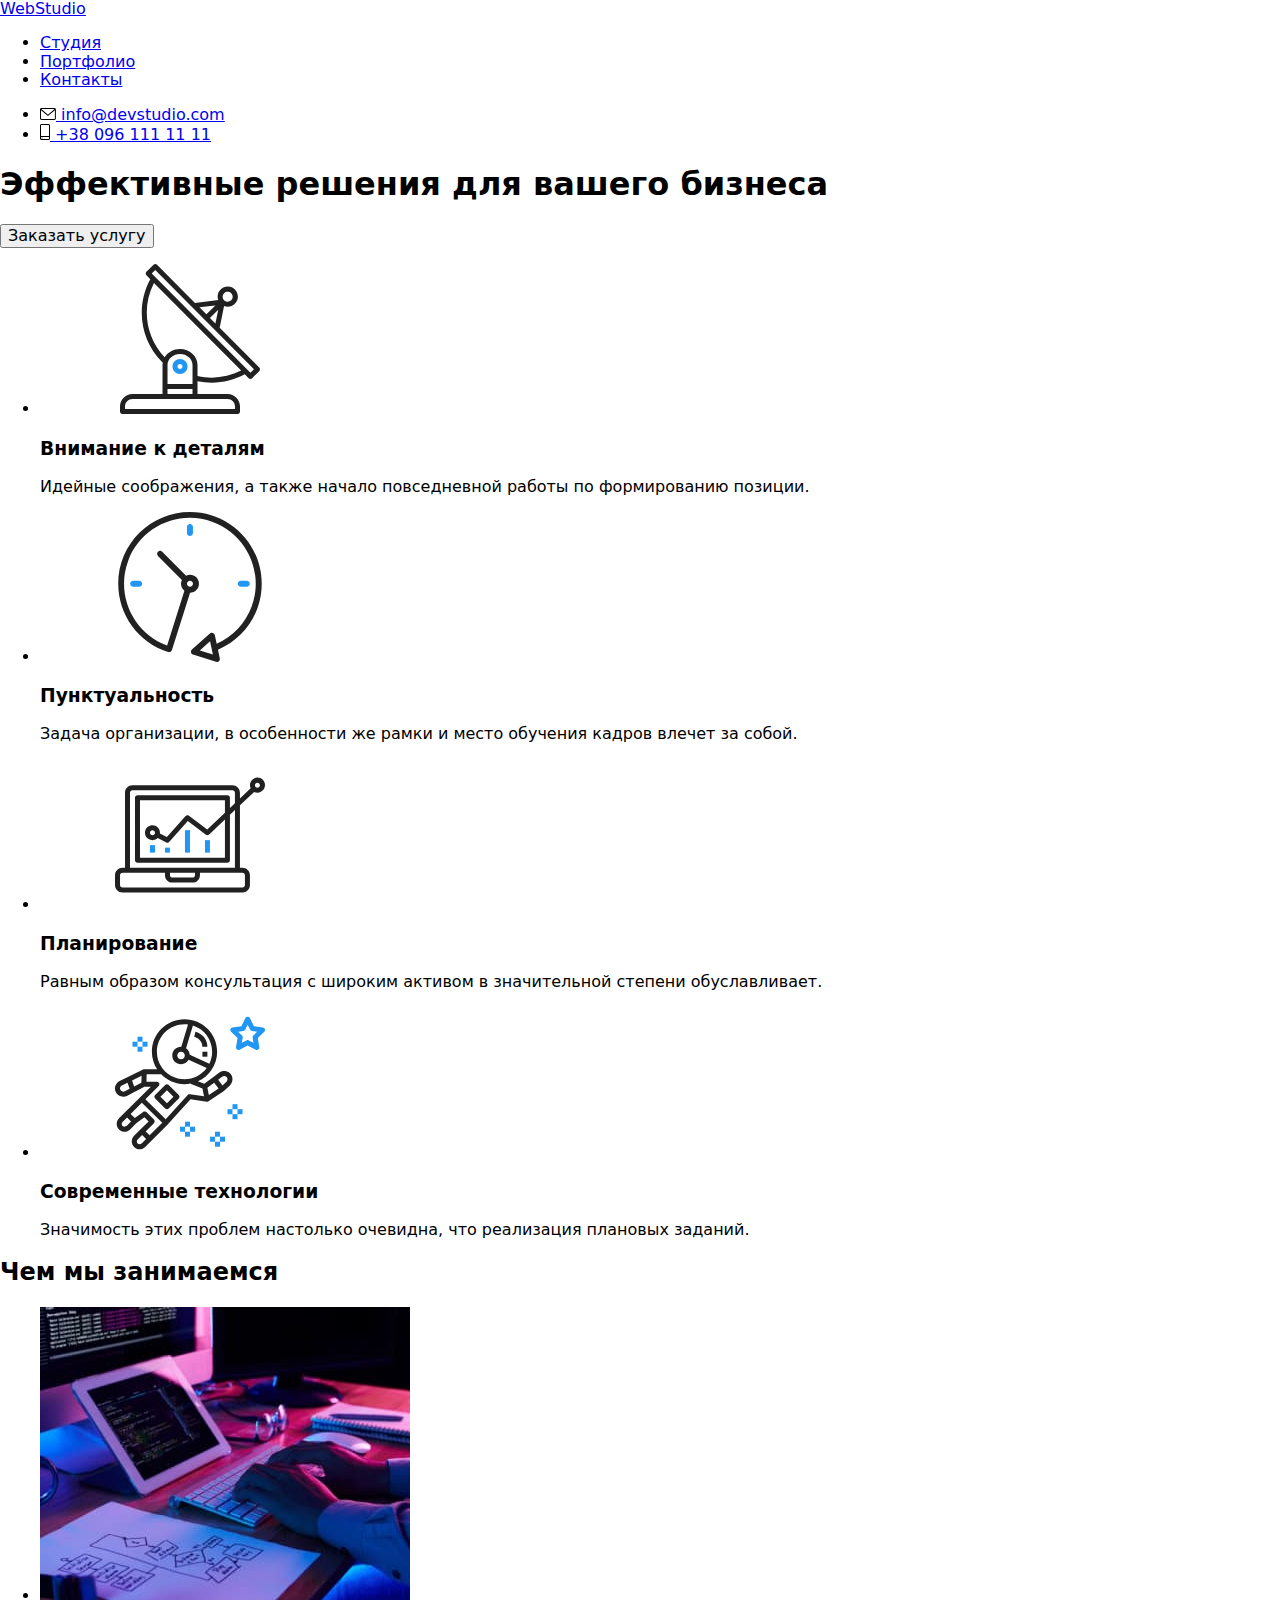
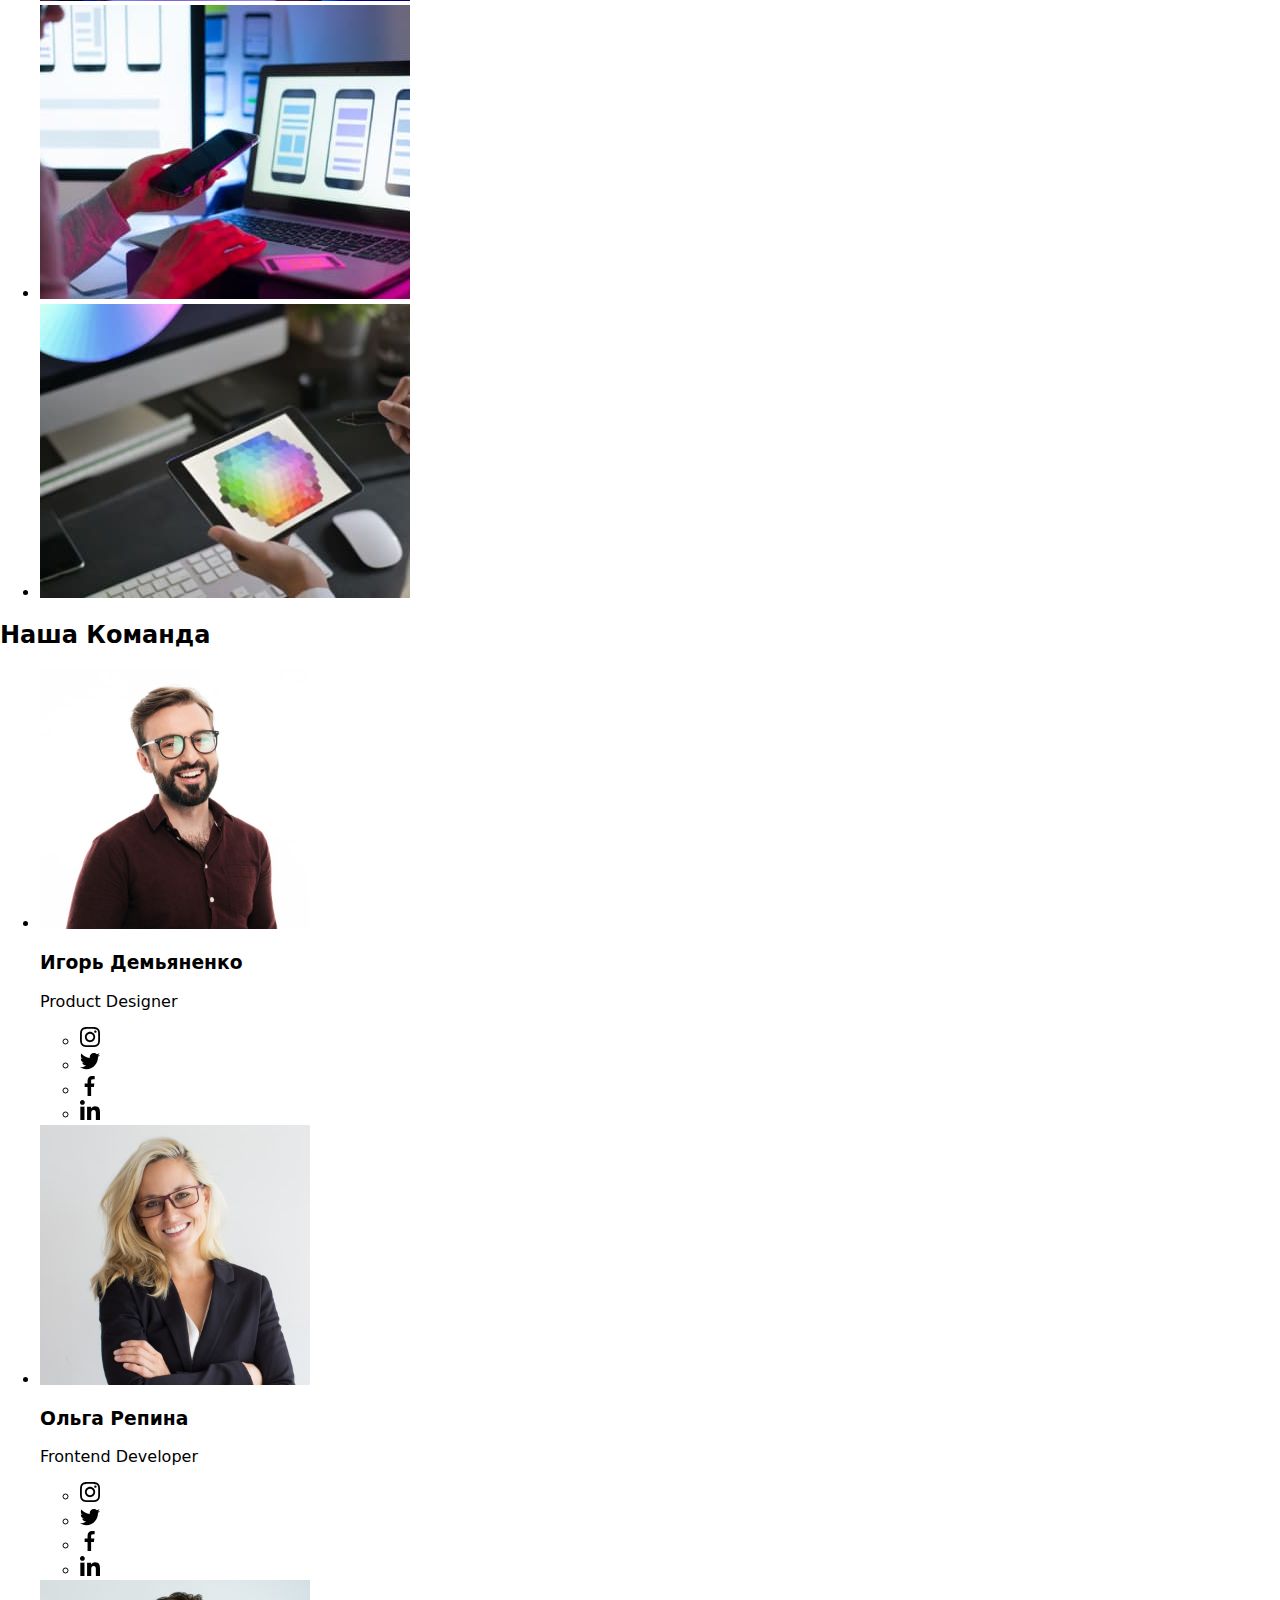
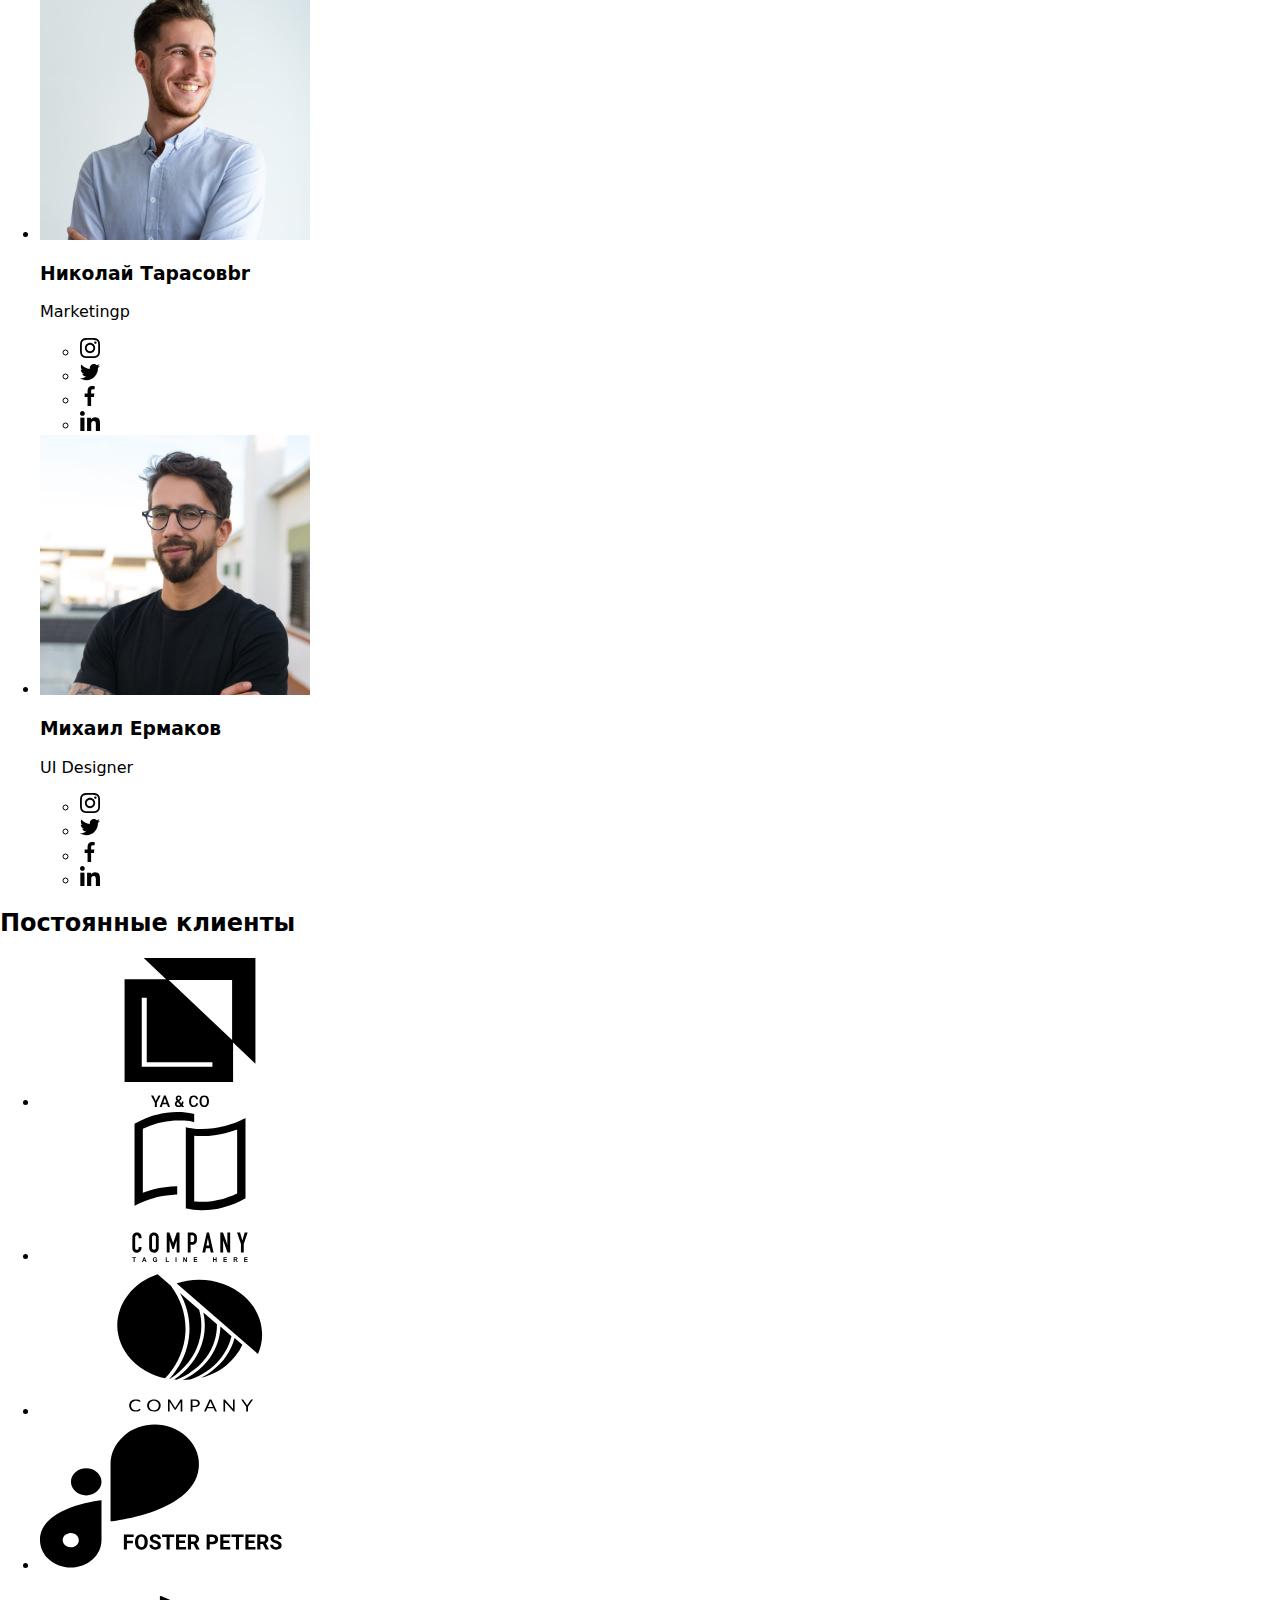
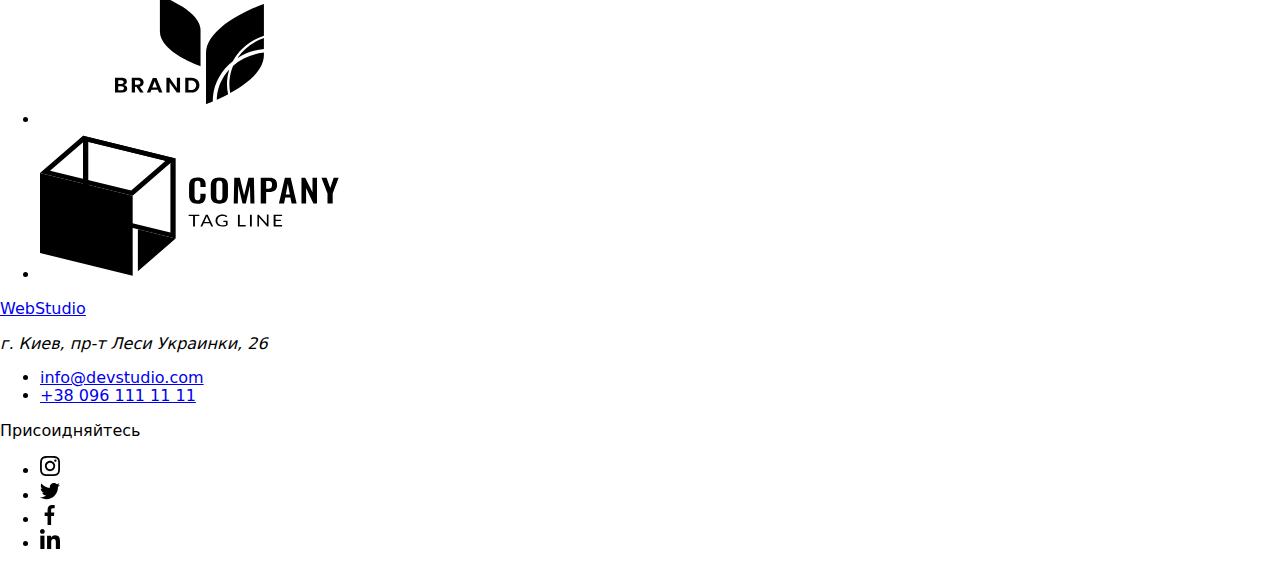
==== commit 2dfa7d5e: "kart" ====
--- a/index.html
+++ b/index.html
@@ -131,16 +131,16 @@
                 <h2 class="about-us-tittle">Чем мы занимаемся</h2>
                 <ul class="about-us-list list">
                     <li class="item">
-                        <a href="#"><img src="images/man-tipping-on-ipad.jpg"
+                        <a href="#"><img src="./images/man-tipping-on-ipad.jpg"
                                 alt="человек печатает на клавиатуре ай-пада" width="370" height="294"
                                 class="about-us-img" /></a>
                     </li>
                     <li class="item">
-                        <a href="#"><img src="images/lapto-and-phone.jpg" alt="человек держит телефон на фоне ноутбука"
+                        <a href="#"><img src="./images/lapto-and-phone.jpg" alt="человек держит телефон на фоне ноутбука"
                                 width="370" height="294" class="about-us-img" /></a>
                     </li>
                     <li class="item">
-                        <a href="#"><img src="images/hand-holding-ipad.jpg"
+                        <a href="#"><img src="./images/hand-holding-ipad.jpg"
                                 alt="человек держит айпад на котором выбирает при помощи стилуса цвет с палитры цветов"
                                 width="370" height="294" class="about-us-img" /></a>
                     </li>
@@ -154,7 +154,7 @@
                 <h2 class="team-tittle">Наша Команда</h2>
                 <ul class="team-list list">
                     <li class="item">
-                        <img src="images/product-desinger-igor-demianko.jpg" alt="Игорь Демьяненко - Product Designer"
+                        <img src="./images/product-desinger-igor-demianko.jpg" alt="Игорь Демьяненко - Product Designer"
                             width="270" height="260" class="team-img" />
                         <div class="item-descr">
                             <h3>Игорь Демьяненко</h3>
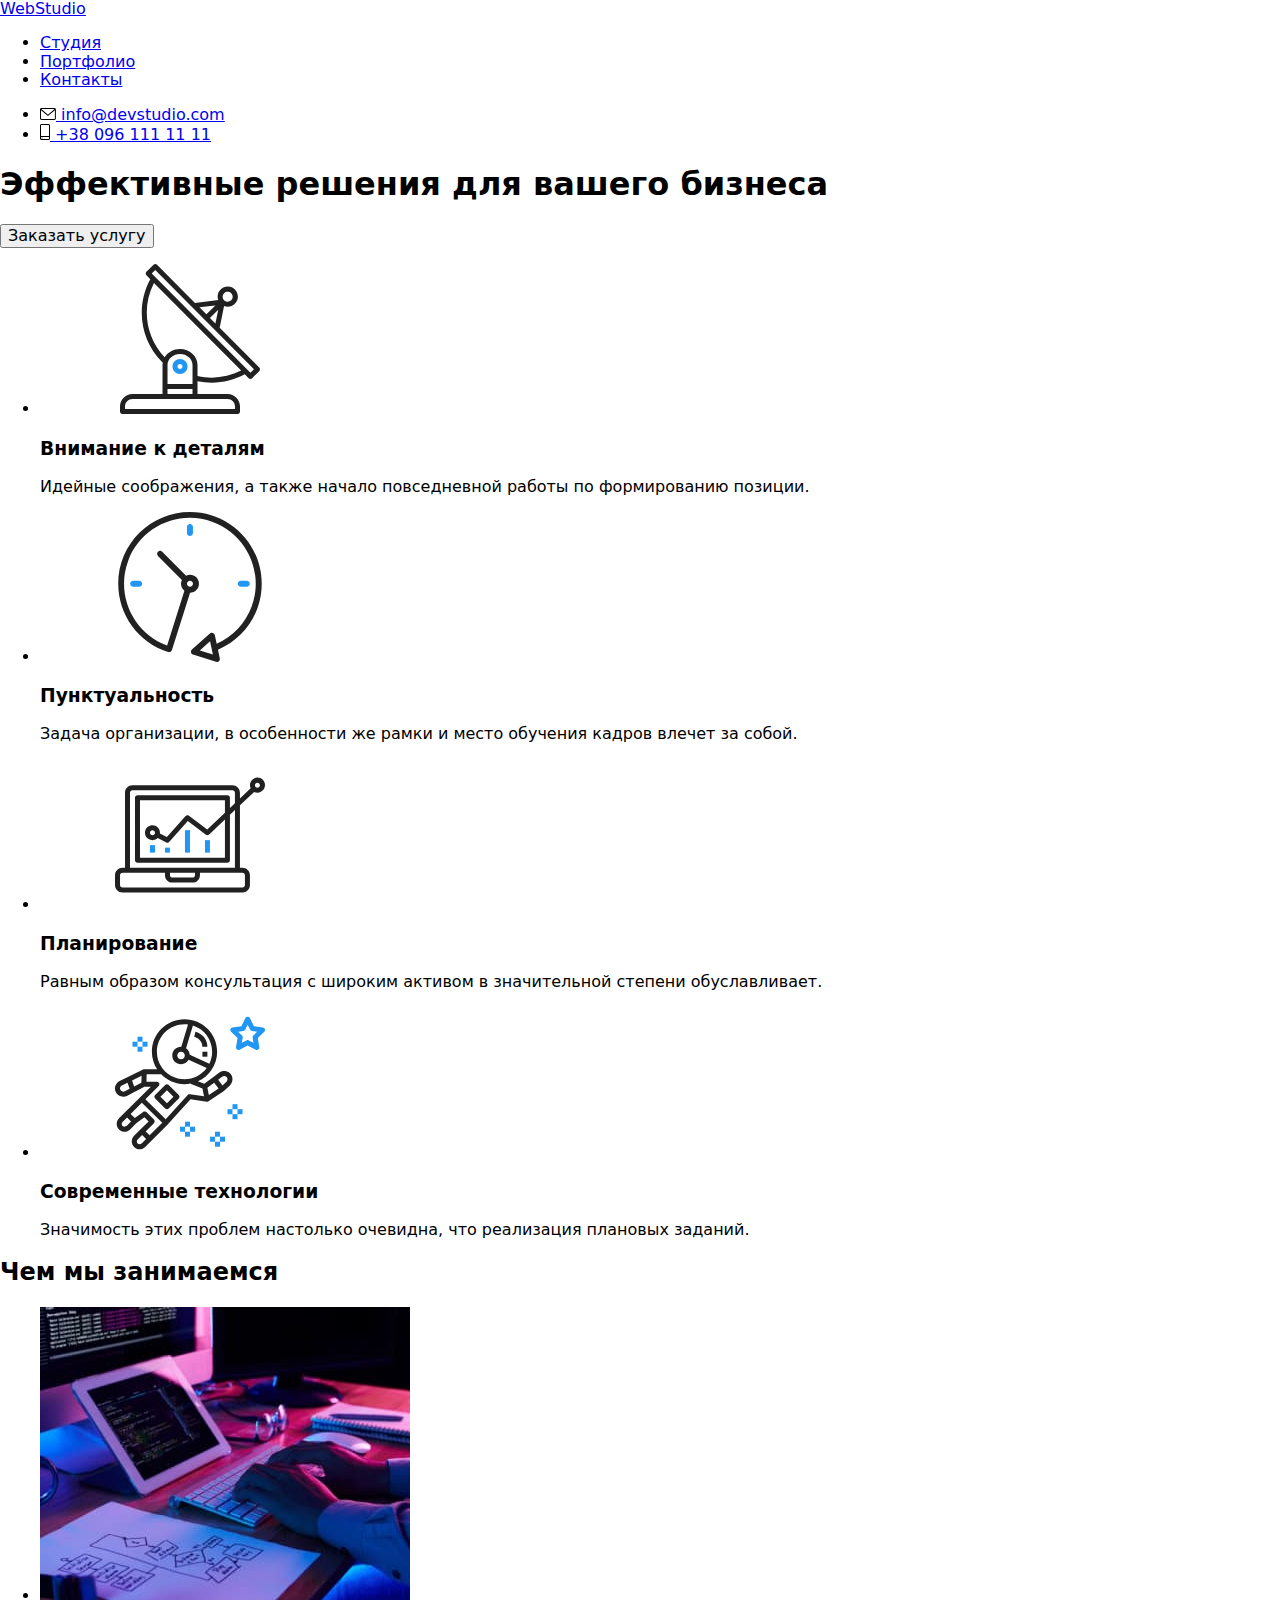
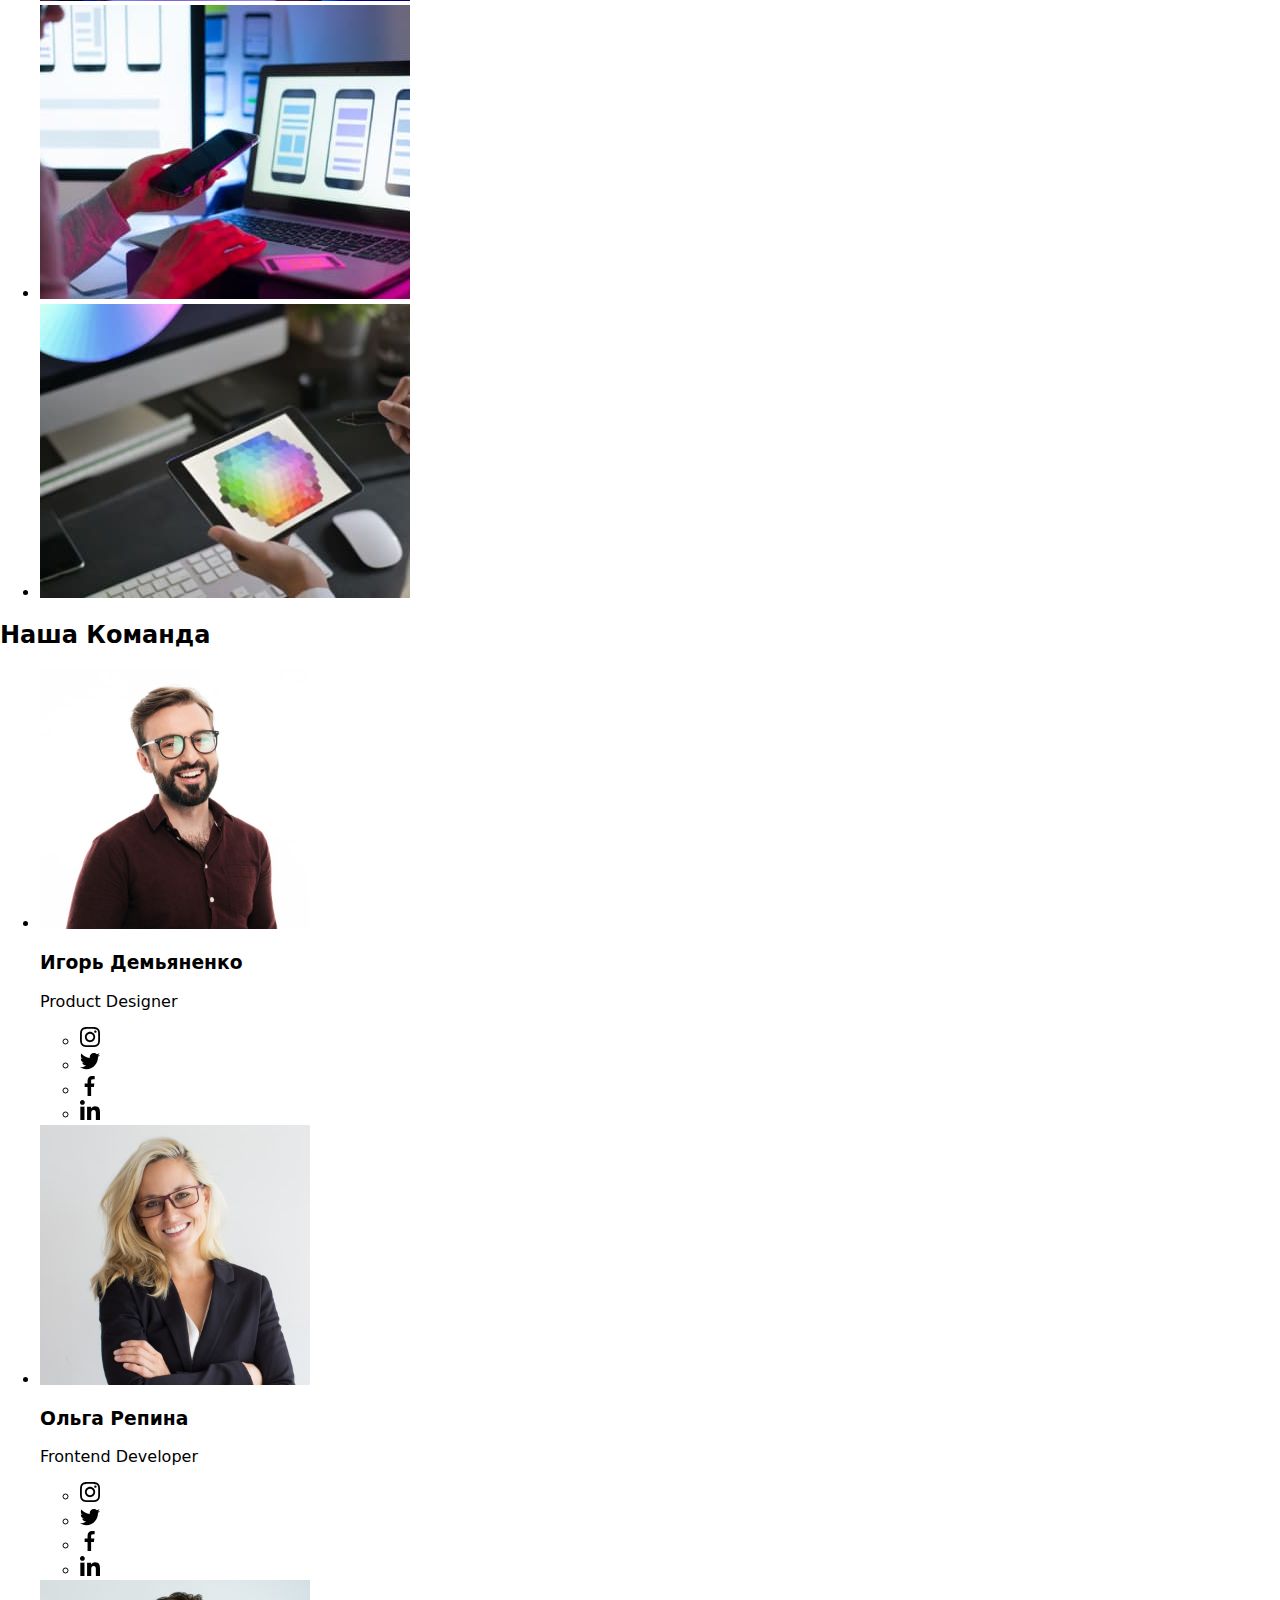
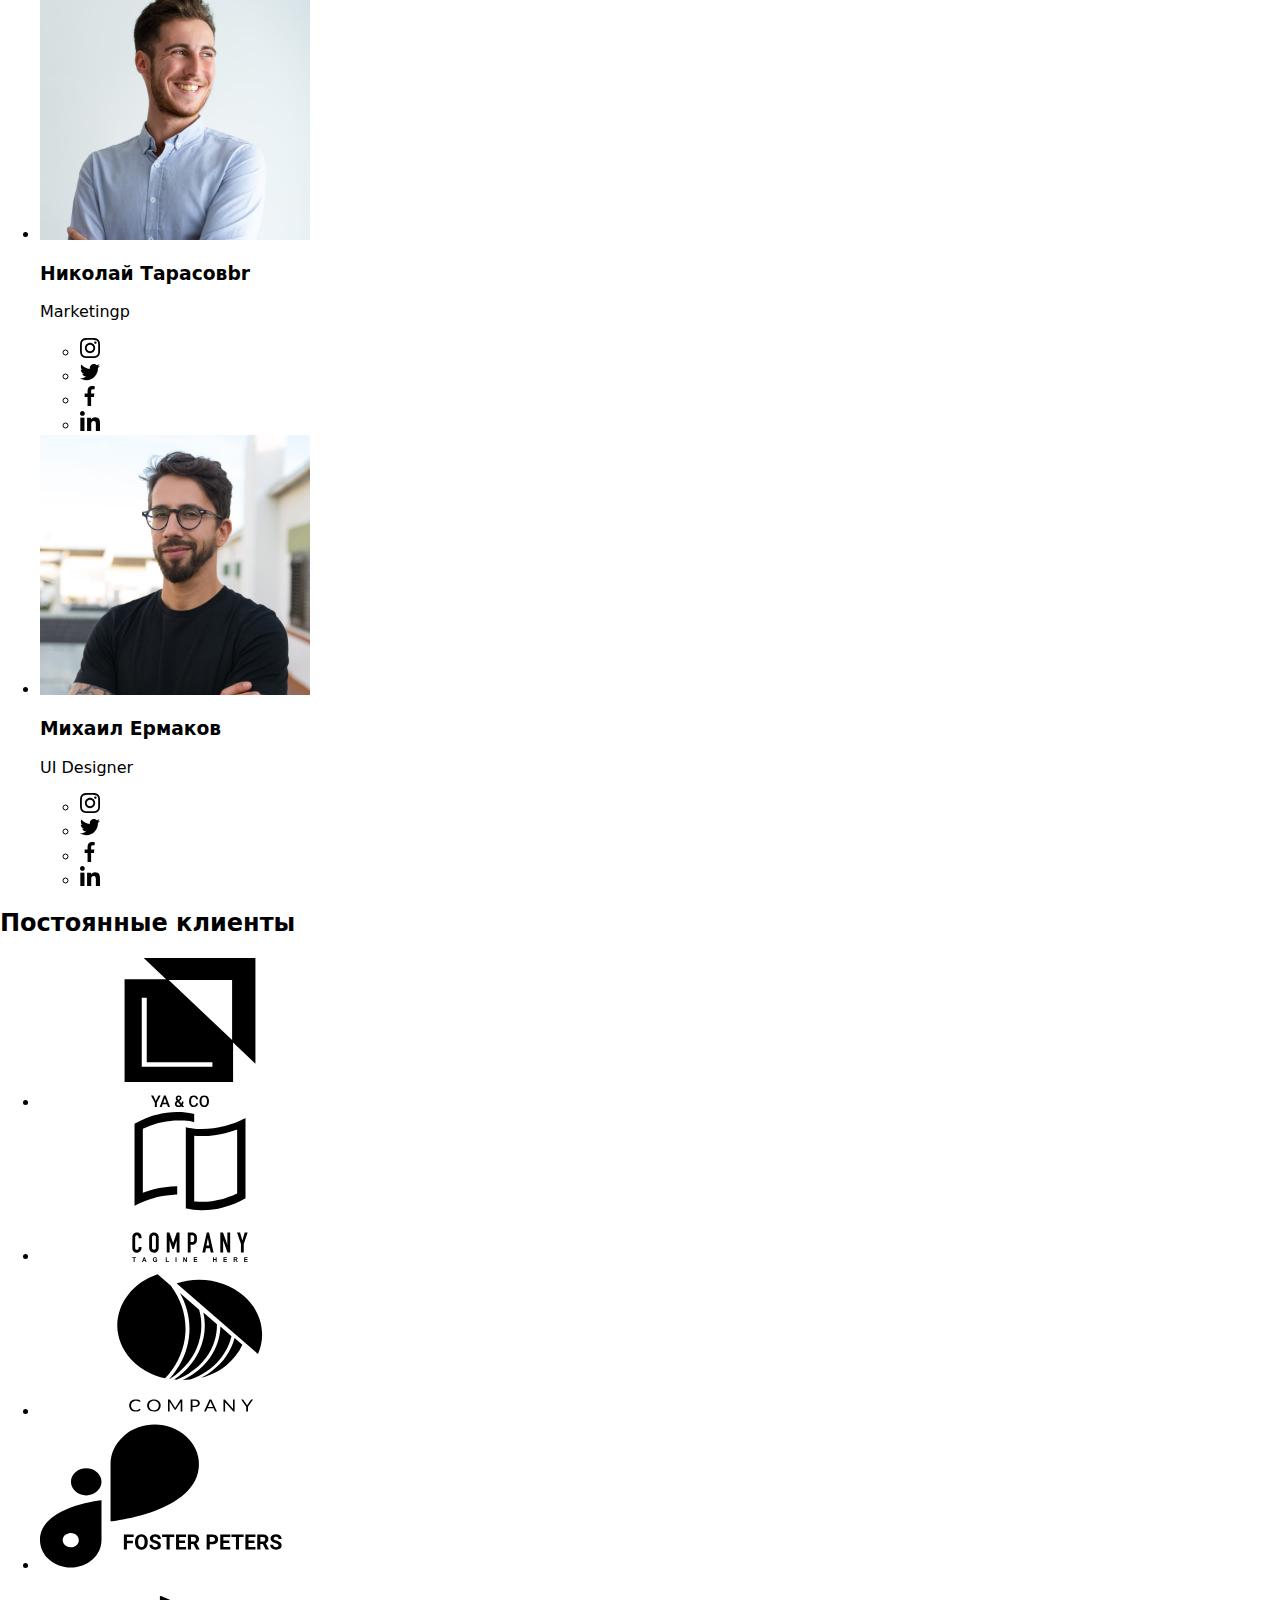
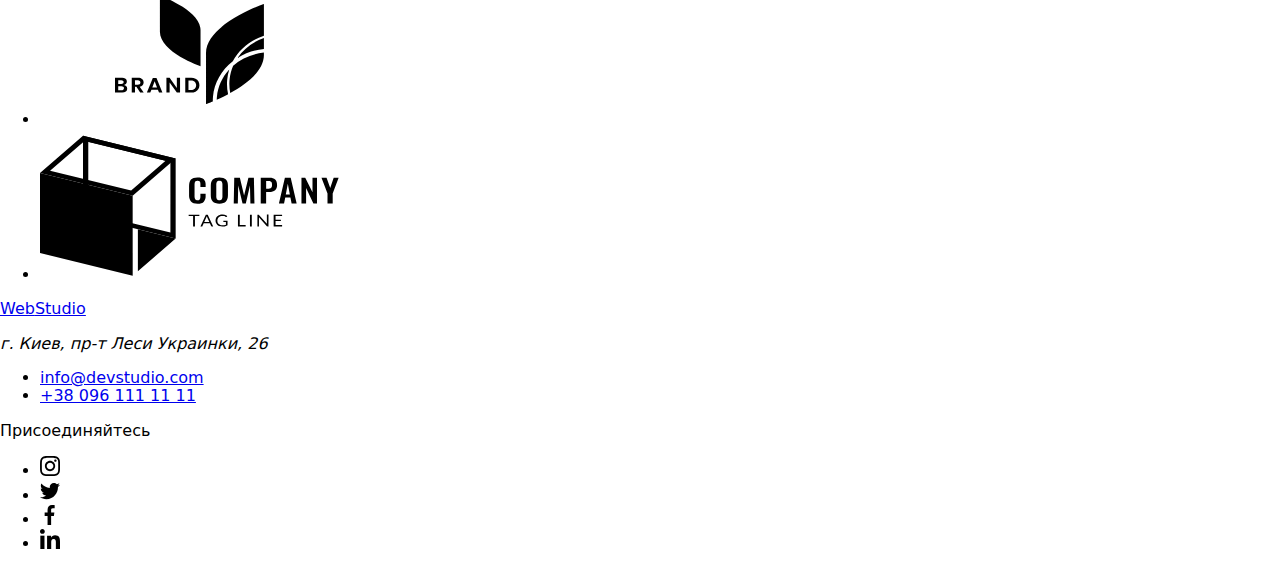
==== commit fab45310: "Update index.html" ====
--- a/index.html
+++ b/index.html
@@ -195,7 +195,7 @@
                         </div>
                     </li>
                     <li class="item">
-                        <img src="images/fronedn-developer-olga-repina.jpg" alt="Ольга Репина - Frontend Developer"
+                        <img src="./images/fronedn-developer-olga-repina.jpg" alt="Ольга Репина - Frontend Developer"
                             width="270" height="260" class="team-img" />
                         <div class="item-descr">
                             <h3>Ольга Репина</h3>
@@ -236,7 +236,7 @@
                         </div>
                     </li>
                     <li class="item">
-                        <img src="images/marketing-nikolai-tarasov.jpg" alt="Николай Тарасов - Marketing" width="270"
+                        <img src="./images/marketing-nikolai-tarasov.jpg" alt="Николай Тарасов - Marketing" width="270"
                             height="260" class="team-img" />
                         <div class="item-descr">
                             <h3>Николай Тарасовbr</h3>
@@ -277,7 +277,7 @@
                         </div>
                     </li>
                     <li class="item">
-                        <img src="images/ui-designer-mikhail-ermakov.jpg" alt="Михаил Ермаков - UI Designer" width="270"
+                        <img src="./images/ui-designer-mikhail-ermakov.jpg" alt="Михаил Ермаков - UI Designer" width="270"
                             height="260" class="team-img" />
                         <div class="item-descr">
                             <h3>Михаил Ермаков</h3>
@@ -394,7 +394,7 @@
             </div>
             <!-- Social links -->
             <div class="footer-social">
-                <p class="footer-social-tittle">Присоидняйтесь</p>
+                <p class="footer-social-tittle">Присоединяйтесь</p>
                 <ul class="footer-list list">
                     <li class="footer-social-item">
                         <a href="#" class="footer-link">
@@ -430,4 +430,4 @@
     </footer>
 </body>
 
-</html>+</html>
